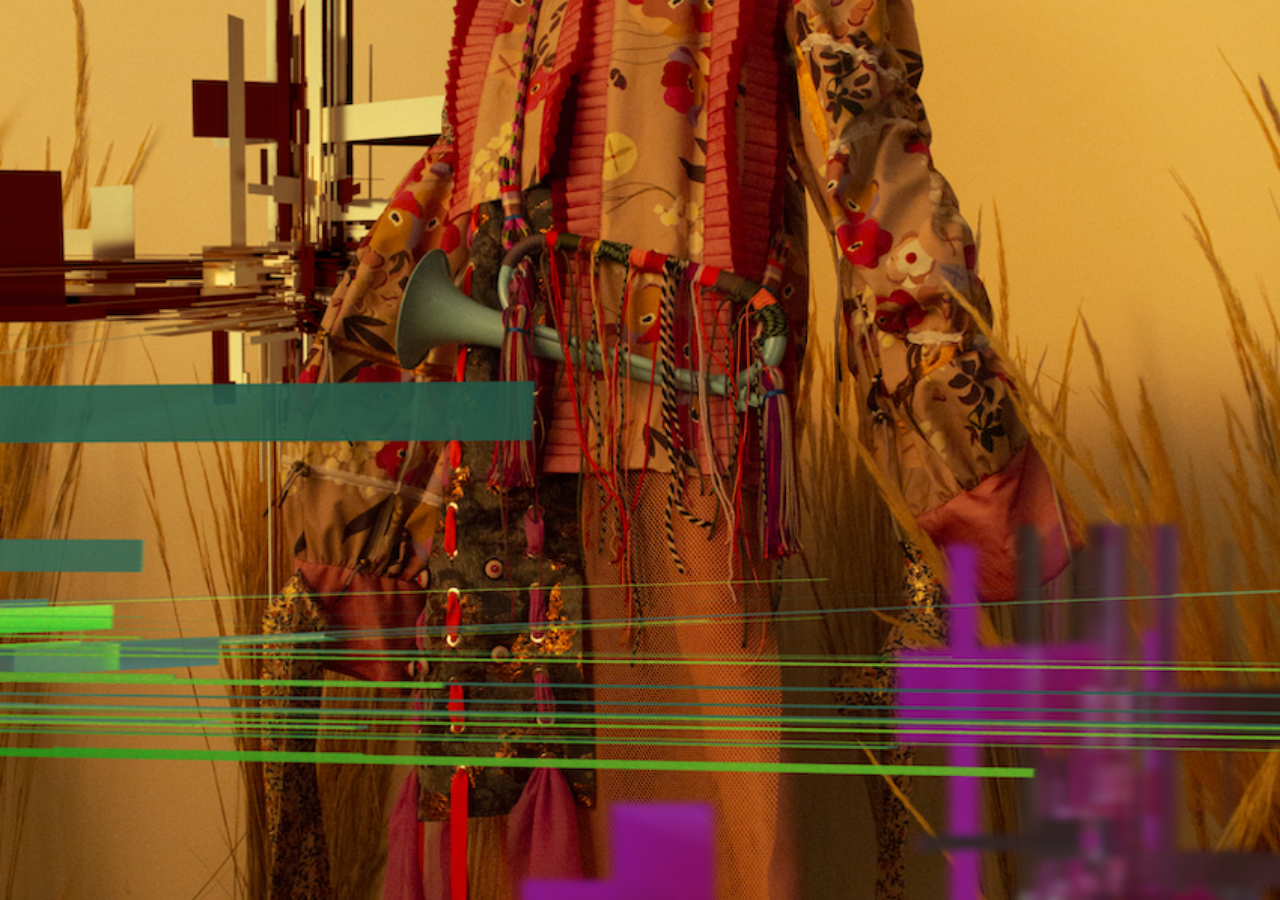
==== index.html @ f51dc2b9 "loader index" ====
<!DOCTYPE html>
<html lang="en">

<head>
  <meta charset="UTF-8">
  <meta name="viewport" content="width=device-width, initial-scale=1, shrink-to-fit=no">
  <title>MBFWMX Lookbook</title>
  <link rel="stylesheet" type="text/css" href="css/main.css">
  <script src="./js/main.js"></script>
</head>

<style>
  #loader-clean {
    position: fixed;
    z-index: 50010;
    min-width: 100%;
    min-height: 100%;
    display: flex;
    justify-content: center;
    align-items: center;
  }

  #loader-clean-anim {
    position: fixed;
    z-index: 50020;
    min-width: 100%;
    min-height: 100%;
    display: flex;
    justify-content: center;
    align-items: center;
    animation: glitch-anim-2 0.5s infinite;
  }

  #loader-clean.hidden {
    animation: fadeOut 1s;
    animation-fill-mode: forwards;
  }

  @keyframes fadeOut {
    100% {
      opacity: 0;
      visibility: hidden;
    }
  }

  @keyframes glitch-anim-2 {

    0%,
    100% {
      opacity: 1;
      transform: translate3d(calc(-1 * var(--gap-horizontal)), 0, 0);
      -webkit-clip-path: polygon(0 25%, 100% 25%, 100% 30%, 0 30%);
      clip-path: polygon(0 25%, 100% 25%, 100% 30%, 0 30%);
    }

    10% {
      -webkit-clip-path: polygon(0 3%, 100% 3%, 100% 3%, 0 3%);
      clip-path: polygon(0 3%, 100% 3%, 100% 3%, 0 3%);
    }

    15% {
      -webkit-clip-path: polygon(0 5%, 100% 5%, 100% 20%, 0 20%);
      clip-path: polygon(0 5%, 100% 5%, 100% 20%, 0 20%);
    }

    17% {
      -webkit-clip-path: polygon(0 20%, 100% 20%, 100% 20%, 0 20%);
      clip-path: polygon(0 20%, 100% 20%, 100% 20%, 0 20%);
    }

    19% {
      -webkit-clip-path: polygon(0 40%, 100% 40%, 100% 40%, 0 40%);
      clip-path: polygon(0 40%, 100% 40%, 100% 40%, 0 40%);
    }

    33% {
      -webkit-clip-path: polygon(0 52%, 100% 52%, 100% 59%, 0 59%);
      clip-path: polygon(0 52%, 100% 52%, 100% 59%, 0 59%);
    }

    35% {
      -webkit-clip-path: polygon(0 60%, 100% 60%, 100% 60%, 0 60%);
      clip-path: polygon(0 60%, 100% 60%, 100% 60%, 0 60%);
    }

    40% {
      -webkit-clip-path: polygon(0 75%, 100% 75%, 100% 75%, 0 75%);
      clip-path: polygon(0 75%, 100% 75%, 100% 75%, 0 75%);
    }

    45% {
      -webkit-clip-path: polygon(0 65%, 100% 65%, 100% 40%, 0 40%);
      clip-path: polygon(0 65%, 100% 65%, 100% 40%, 0 40%);
    }

    49% {
      -webkit-clip-path: polygon(0 45%, 100% 45%, 100% 50%, 0 50%);
      clip-path: polygon(0 45%, 100% 45%, 100% 50%, 0 50%);
    }

    50% {
      -webkit-clip-path: polygon(0 14%, 100% 14%, 100% 33%, 0 33%);
      clip-path: polygon(0 14%, 100% 14%, 100% 33%, 0 33%);
    }

    55% {
      -webkit-clip-path: polygon(0 15%, 100% 15%, 100% 35%, 0 35%);
      clip-path: polygon(0 15%, 100% 15%, 100% 35%, 0 35%);
    }

    60% {
      -webkit-clip-path: polygon(0 15%, 100% 15%, 100% 15%, 0 15%);
      clip-path: polygon(0 15%, 100% 15%, 100% 15%, 0 15%);
    }

    70% {
      -webkit-clip-path: polygon(0 65%, 100% 65%, 100% 60%, 0 60%);
      clip-path: polygon(0 65%, 100% 65%, 100% 60%, 0 60%);
    }

    80% {
      -webkit-clip-path: polygon(0 80%, 100% 80%, 100% 85%, 0 85%);
      clip-path: polygon(0 80%, 100% 80%, 100% 85%, 0 85%);
    }

    90% {
      -webkit-clip-path: polygon(0 55%, 100% 55%, 100% 65%, 0 65%);
      clip-path: polygon(0 55%, 100% 55%, 100% 65%, 0 65%);
    }
  }
</style>

</head>

<body>
<div id="loader-clean" style="background-image: url(./assets/loader.gif); background-position: center;">
  <img id="loader-clean-anim" src="./assets/portada.jpg">
</div>

  <input id="boton_creditos" type="submit" onclick="myFunction();" value="Créditos"/>
  <input id="boton_fashionfilm" type="submit" onclick="myFunction2();" value="Fashion Film"/>
  <div id="bg"></div>
  <div id="center">
    <div class="reel1">
      <span class="closebtn_index" onclick="this.parentElement.style.display='none';">×</span>
      <div class="header_index">
        Colección Volumen 20 Fall
      </div>
      <hr class="new1">
      <video id="videoInteractivo1" src="assets/opening2.mp4" type="video/mp4" playsinline autoplay muted loop>
    </div>
    <div id="pic-holder"></div>
    <div class="alert">
      <span class="closebtn_index" onclick="this.parentElement.style.display='none';">×</span>
      <div class="header_index"> Mercedes Benz Fashion Week México </div>
      <hr class="new1">
      <h1 id="titulo_index">MBFWMX</h1>
      <h2 id="subtitulo">Volumen 20  |  Lookbook</h2>
    </div>
    <div id="info1">
      <span class="closebtn_index" onclick="this.parentElement.style.display='none';">×</span>
      <div class="header_index">
        El manifiesto cyborg
      </div>
      <p id="nota" autofocus>«La máquina no es una cosa que deba ser animada, trabajada y dominada, pues la máquina
        somos nosotros y, nuestros procesos, un aspecto de nuestra encarnacion. Podemos ser responsables de las
        máquinas, ellas no nos dominan, no nos amenazan. Somos responsables de los límites, somos ellas.«<br><br>
        * Donna Haraway, El manifiesto cyborg.</p>
    </div>
    <div id="creditos">
      <span class="closebtn_index" onclick="myFunctionClose();">×</span>
      <div class="header_index">
        Créditos
      </div>
      <hr class="new1">
      <div id="creditos_txt" autofocus>
        <h5>Créditos</h5>
        <h4>DISEÑO TEXTIL Y MODA</h4>
        <p> Mónica Mendoza Bravo <br> Isaac Rankuroi <br>Beatriz Tobón <br>Karla Valadéz <br>Montserrat Pérez <br>Ana María Hernández</p>
        <h4>DIRECCIÓN CREATIVA Y TÉCNICA</h4>
        <p>Andrea Bores <br> Mónica Mendoza <br> Judith Almazán <br> Isaac Rankuroi <br> Bibiana Pérez <br> Jimena Herrera <br> Maura León <br> Daniel Gutiérrez</p>
        <h4>DISEÑADORAS TEXTIL Y MODA</h4>
        <p>Carolina Álvarez <br> Itala Aguilera <br> Karla De la Brena <br> Luisa Pérez Alvarado <br> Marien Cueto <br> Mildred Ávila <br> Nicole Quintanar <br> Victoria Cherem <br> Yunuen Hernández</p>
        <h4>ASESORÍA STYLING</h4>
        <p> Egresados DTM CENTRO <br> Ana Gómez <br> Ana Luisa Blumenkrón <br> Rodrigo de Noriega <br> Dante Tamés </p>
        <h4>MEDIOS DIGITALES Y TECNOLOGÍA</h4>
        <p> Roberto Cabezas <br> Rolando Gonzalez <br> Bruno Diaz <br> Denise Balderas </p>
        <h4>DISEÑADORES MEDIOS DIGITALES <br><br><br>Y TECNOLOGÍA</h4>
        <p> Constantino Brito <br> Emilio Slavik Susunaga <br> Nicolás Negrete <br> Karen Sofía Vega <br> Montserrat Vázquez <br> Valentina Herrera <br> Regina Vargas <br> Juan Manuel Ponce de la Teja <br> Cecilia Mancera <br> Alejandro Hernández <br> Bruno Díaz <br> Rolando González Arreola</p>
        <h4>DISEÑO Y DESARROLLO WEB</h4>
        <p> Renata Campuzano Castañón </p>
        <h4>VIDEO</h4>
        <p>Fuego Studio <br> Gina Velasco<br> Iván Águila</p>
        <h4>FOTO</h4>
        <p>Cassar <br> Guillermo Cassar <br> Jimena Luja <br> Giuseppe Ayanegui</p>
        <h4>HAIR & MAKE UP</h4>
        <p>Israel Quiroz</p>
        <h4>TALENTO</h4>
        <p>Faith <br> Mariana Arias <br> NEW ICON</p>
        <h4>MÚSICA</h4>
        <p>Par http://parmusic.bandcamp.com</p>
        <h4>AGRADECIMIENTOS</h4>
        <p>Gina Diez-Barroso de Franklin <br> Abraham Franklin <br> Kerstin Scheuch</p>
</p>
</div>
    </div>
    <!--//////////// botones ////////////-->
    <div id="boton1">
      <button class="botonRosa" onclick="window.location.href='./subpages/yunuen.html'"></button>
      <h6 id="boton_texto"> Kteis </h6>
    </div>
    <div id="boton2">
      <button class="botonRosa" onclick="window.location.href='./subpages/itala.html'"></button>
      <h6 id="boton_texto"> Ayúdame a descansar </h6>
    </div>
    <div id="boton3">
      <button class="botonRosa" onclick="window.location.href='./subpages/karla.html'"></button>
      <h6 id="boton_texto"> Order of Disorder </h6>
    </div>
    <div id="boton4">
      <button class="botonRosa" onclick="window.location.href='./subpages/luisa.html'"></button>
      <h6 id="boton_texto"> Extraños</h6>
    </div>
    <div id="boton5">
      <button class="botonRosa" onclick="window.location.href='./subpages/cora.html'"></button>
      <h6 id="boton_texto"> Caifán </h6>
    </div>
    <div id="boton6">
      <button class="botonRosa" onclick="window.location.href='./subpages/mildred.html'"></button>
      <h6 id="boton_texto"> Corporal</h6>
    </div>
    <div id="boton7">
      <button class="botonRosa" onclick="window.location.href='./subpages/nicole.html'"></button>
      <h6 id="boton_texto"> El Santanense  </h6>
    </div>
    <div id="boton8">
      <button class="botonRosa" onclick="window.location.href='./subpages/victoria.html'"></button>
      <h6 id="boton_texto"> El soñador</h6>
    </div>
    <div id="boton9">
      <button class="botonRosa" onclick="window.location.href='./subpages/marien.html'"></button>
      <h6 id="boton_texto"> Creatures of the Wind </h6>
    </div>
    <!--//////////// video interactivo ////////////-->
    <video id="videoInteractivo" src="assets/clip2_2.mp4" type="video/mp4" playsinline autoplay muted loop>
    </video>
    <video id="videoInteractivo2" src="assets/clip_movil.mp4" type="video/mp4" playsinline autoplay muted loop>
    </video>
    <div id="cuadroRojo1"></div>
    <div id="cuadroVerde2"></div>
    <div id="reel1_sombra"></div>
    <div id="info1_sombra"></div>

    <!--//////////// video estática fondo ///////////-->
    <video id="videoStatic" playsinline autoplay muted loop>
      <source src="assets/static2.mp4" type="video/mp4">
    </video>
  </div>

  <div id="videoFrame"></div>
  <video id="fashionfilm" src="assets/clip_movil.mp4" type="video/mp4" controls>
  </video>

  <div id="backlight"></div>
  <div id="backlight2">
    <span id="closebtn_fashionfilm" onclick="myFunction2Close();">×</span>
  </div>

  <!--//////////// cuadros de fondo ////////////-->
  <div id="cuadro_mobil"></div>
  <div id="degradado_izquierda"></div>
  <div id="degradado_izquierda_frame"></div>
  <div id="degradado_final"></div>
  <div id="degradado_final2"></div>
  <div id="foot">
    <a href="https://www3.centro.edu.mx/"> <img src="assets/logos/steamlab.png" class="logo"> </a>
    <a href="https://www.cassar.co"> <img src="assets/logos/cassar.png" class="logo"> </a>
    <a href="https://vimeo.com/fuegostudio"> <img src="assets/logos/fuegostudio.png" class="logo"> </a>
    <a href="https://www3.centro.edu.mx/"> <img src="assets/logos/centro.png" class="logo"> </a>
  </div>
  <script src="./js/process02.js"></script>
</body>

</html>
---- css/main.css ----
/* //////////////////////////////////////////////
//////               Fonts                 //////
////////////////////////////////////////////// */
@font-face {
  font-family: MontserratRegular;
  src: url(./fonts/Montserrat-Regular.ttf);
}
@font-face {
  font-family: MontserratMedium;
  src: url(./fonts/Montserrat-Medium.ttf);
}

@font-face {
  font-family: MontserratLight;
  src: url(./fonts/Montserrat-Light.ttf);
}

/* //////////////////////////////////////////////
//////           Paleta de color           //////
////////////////////////////////////////////// */

 /* OPCIÓN 1 */
  /* fondo = 303030
  texto y bordes = bd0052
  color1 = aae6de
  color2 = f5c6ec
  color3 = ffedab */

/* //////////////////////////////////////////////
//////                 Texto               //////
////////////////////////////////////////////// */
html, body{
  font-family: MontserratRegular;
  color: #e8e8e8;
  margin:0;
  height: 100%;
  min-height: 100%;
  padding:0;
  margin:0;
  position:relative;
}

video::-internal-media-controls-overlay-cast-button {
       display: none;
}

.my-field { -webkit-appearance: none !important; }

#bg{
  background-color: #303030;
  position: fixed;
  top:0;
  left: 0;
  width: 100vw;
  height: 100vh;
  z-index: -10000;
}

h1 {
	color: #e8e8e8;
	font-family: MontserratRegular;
  font-size: 4.5vw;
} @media only screen and (max-width: 1060px) {
  h1 {
    font-size: 6vw;
  }
} @media only screen and (max-width: 600px) {
  h1 {
    font-size: 10vw;
  }
}

h2 {
	color: #e8e8e8;
	font-family: MontserratLight;
  font-size: 1.5vw;
  line-height: 1;
} @media only screen and (max-width: 1060px) {
  h2 {
    line-height: .7;
    font-size: 2.3vw;
  }
} @media only screen and (max-width: 600px) {
  h2 {
    font-size: 4.8vw;
  }
}

h3 {
  color: #e8e8e8;
	font-family: MontserratRegular;
  font-size: 7vh;
  line-height: 1;
} @media (orientation: portrait){
  h3 {
    font-size: 4vh;
    line-height: 1.2;
  }
}

h4 {
	color: #303030;
	font-family: MontserratMedium;
  font-size: 1.2vw;
  line-height: .5;
  margin-bottom: 0vw;
  padding-top: 1vw;
} @media only screen and (max-width: 1060px) {
  h4 {
    line-height: .7;
    font-size: 1.8vw;
  }
} @media only screen and (max-width: 600px) {
  h4 {
    font-size: 2.7vw;
    line-height: .7;
  }
}

h5 {
  color: #303030;
	font-family: MontserratLight;
  font-size: 7vh;
  line-height: .5;
  margin-bottom: 3vw;
  margin-top: 1.5vw;
} @media only screen and (max-width: 1060px) {
  h5 {
    margin-bottom: 3vw;
  }
} @media only screen and (max-width: 600px) {
  h5 {
    margin-bottom: 7vw;
  }
}

h6 {
	color: #e8e8e8;
	font-family: MontserratMedium;
  font-size: .6vw;
  line-height: 1.7;
} @media only screen and (max-width: 1060px) {
  h6 {
    font-size: .9vw;
  }
} @media only screen and (max-width: 600px) {
  h6 {
    font-size: 2.1vw;
  }
}

p {
	color: #303030;
	font-family: MontserratMedium;
  font-size: .66vw;
  line-height: 1.05vw;
  /* text-align: justify; */
} @media only screen and (max-width: 1060px) {
  p {
    font-size: 1vw;
    line-height: 2vw;
  }
} @media only screen and (max-width: 600px) {
  p {
    font-size: 1.72vw;
    line-height: 3.4vw;
  }
}

#center {
  position: relative;
}

#foot{
  background-color: #94ab9e;
  border-style: groove none none none;
  border-color: #e8e8e8;
  position: fixed;
  left: 0;
  width: 100vw;
  height: 4.5vh;
  top: 95.5vh;
  z-index: 50000;
  padding-left: 20vw;
} @media only screen and (max-width: 1060px) {
  #foot{
    top: 94vh;
    height: 6vh;
    position: fixed;
    padding-left: 9vw;
  }
} @media only screen and (max-width: 600px) {
  #foot{
    position: absolute;
    top:240vw;
    height: 10vw;
    padding-left: 0vw;
  }
}

.logo{
  padding-top: 1.1vh;
  height: 1.9vh;
  width: auto;
  padding-left: 7.75vw;
} @media only screen and (max-width: 1060px) {
  .logo{
    padding-top: 1.6vh;
    padding-left: 9vw;
    height: 1.7vw;
  }
} @media only screen and (max-width: 600px) {
  .logo{
    padding-left: 7.5vw;
    padding-top: 3.2vw;
    height: 2.8vw;
  }
}

.logo2{
  float: right;
  padding-top: 1.1vh;
  height: 1.9vh;
  width: auto;
  padding-right: 3.5vw;
} @media only screen and (max-width: 1060px) {
  .logo2{
    padding-top: 1.6vh;
    height: 2.3vh;
  }
} @media only screen and (max-width: 600px) {
  .logo2{
    padding-right: 8.1vw;
    float: right;
    padding-top: 3.2vw;
    height: 2.8vw;
  }
}

/* //////////////////////////////////////////////
//////         Ventanas cerrable 1         //////
////////////////////////////////////////////// */
.reel1{
  display: inline-block;
  padding: .5vw;
  margin-left: .5vw;
  background-color: #94ab9e;
  position: absolute;
  left: 3vw;
  top: 0vw;
  color: #e8e8e8;
  border: 1px solid #e8e8e8;
  width: 27vw;
  height: 21.5vw;
  z-index: 0;
  font-size: .9vw;
} @media only screen and (max-width: 1060px) {
  .reel1 {
    display: none
  }
} @media only screen and (max-width: 600px) {
  .reel1{
    display: none
  }
}



/* //////////////////////////////////////////////
//////         Ventanas cerrables 2         //////
////////////////////////////////////////////// */
.alert {
  display: inline-block;
  border-style: ridge;
  padding: .5vw;
  background-color: #94ab9e;
  position: absolute;
  left: 45vw;
  top: 8.5vw;
  color: #e8e8e8;
  border: 1px ridge #e8e8e8;
  width: 27vw;
  height: 12.5vw;
  z-index: 10;
  font-size: .9vw;
} @media only screen and (max-width: 1060px) {
  .alert {
    padding: 1vw;
    width: 35vw;
    height: 15vw;
    left: 44vw;
    top: 23vw;
    font-size: 1.2vw;
  }
} @media only screen and (max-width: 600px) {
  .alert {
    padding: 1vw;
    top: 90vw;
    left: 6.5vw;
    width: 65vw;
    height: 27vw;
    font-size: 2.5vw;
  }
}


.closebtn {
  float: right;
  color: #e8e8e8;
  font-size: 3vh;
  line-height: 2.2vh;
  cursor: pointer;
  margin: 0vw;
  padding: 0 .2vh 0 .2vh;
  border-style: outset;
  background-color: #b3c9c3;
}

.closebtn:hover {
  background-color: #94ab9e;
  color: #e8e8e8;
}

.closebtn_index {
  float: right;
  color: #e8e8e8;
  font-size: 1.5vw;
  line-height: 1.1vw;
  cursor: pointer;
  margin: 0vw;
  padding: 0 .1vw 0 .1vw;
  border-style: outset;
  background-color: #b3c9c3;
} @media only screen and (max-width: 1060px) {
  .closebtn_index {
    line-height: 1.9vw;
    border-width: .3vw;
    font-size: 2vw;
    padding: 0 .4vw 0 .4vw;
  }
} @media only screen and (max-width: 600px) {
  .closebtn_index {
    line-height: 3.15vw;
    border-width: .3vw;
    font-size: 4vw;
    padding: 0 .4vw 0 .4vw;
    border-width: .5vw;
  }
}


.closebtn_index:hover {
  background-color: #94ab9e;
  color: #e8e8e8;
}

hr.new1 {
  border-top: .2px solid #e8e8e8;
}

.header_index {
  margin-right: 2vw;
  border-style: groove;
  padding-left: .5vw;
  background-color: #94ab9e;
} @media only screen and (max-width: 1060px) {
  .header_index {
    margin-right: 3vw;
    font-size: 1.3vw;
  }
} @media only screen and (max-width: 600px) {
  .header_index{
    margin-right: 5vw;
    font-size: 2.3vw;
  }
}

.header {
  margin-right: 4vh;
  border-style:groove;
  padding-left: 1vh;
  background-color: #94ab9e;
}


/* //////////////////////////////////////////////
//////          diseño de párrafo          //////
////////////////////////////////////////////// */
#info1 {
  width: 16.35134vw;
  position: absolute;
  top: 24.5vw;
  left: 52.5vw;
  z-index: 10;
  font-size: .9vw;
  border: 1px solid #e8e8e8;
  background-color: #94ab9e;
  padding: .5vw .7vw 0vw .5vw;
} @media only screen and (max-width: 1060px){
  #info1 {
    top: 44vw;
    left: 48vw;
    width: 24vw;
  }
} @media only screen and (max-width: 600px) {
  #info1 {
    top: 137vw;
    left: 6.5vw;
    width: 34vw;
    z-index: 10;
    padding: 1vw 1.5vw 0vw 1vw;
  }
}

#boton_creditos{
  border-radius: 0;
  -webkit-appearance: none;
  -moz-appearance: none;
  appearance: none;
  position: fixed;
  z-index: 50001;
  bottom: 0.7vh;
  border-color: white;
  background-color: #94ab9e;
  color: #e8e8e8;
  padding: 0.2vh 2.3vw 0.2vh 2.3vw;
  border-style: groove;
  border-width: .2vw;
  text-align: center;
  display: inline-block;
  font-size: 1.5vh;
  cursor: pointer;
  position: absolute;
  right: 1.4vw;
  font-family: MontserratMedium;
} @media only screen and (max-width: 1060px){
  #boton_creditos{
    background-color: #b3c9c3;
    color: #303030;
    border-width: .3vw;
    border-style: outset;
    bottom:  auto;
    top: 5vw;
    right:1.4vw;
    z-index: 100;
    font-size: 1.3vw;
    padding: 0.2vw 3vw 0.2vw 3vw;
  }
} @media only screen and (max-width: 600px) {
  #boton_creditos{
    top: 230vw;
    right: 6.5vw;
    font-size: 2.5vw;
    padding: 0.4vw 6.5vw 0.4vw 6.5vw;
    border-width: .7vw;
  }
}

#boton_creditos:hover {
  background-color: #b3c9c3;
  color: #303030;
}

#boton_fashionfilm{
  border-radius: 0;
  -webkit-appearance: none;
  -moz-appearance: none;
  appearance: none;
  border-color: white;
  background-color: #b3c9c3;
  color: #303030;
  padding: 0.2vw 1.5vw 0.2vw 1.5vw;
  border-style: outset;
  border-width: .3vw;
  text-align: center;
  display: inline-block;
  font-size: .7vw;
  cursor: pointer;
  position: absolute;
  top: 1vw;
  right:1.4vw;
  z-index: 100;
  font-family: MontserratMedium;
} @media only screen and (max-width: 1060px){
  #boton_fashionfilm{
    font-size: 1.3vw;
    padding: 0.2vw 1.5vw 0.2vw 1.5vw;
  }
} @media only screen and (max-width: 600px) {
  #boton_fashionfilm{
    left: 6.5vw;
    top: 137vw;
    right: auto;
    font-size: 2.5vw;
    padding: 0.4vw 6.5vw 0.4vw 6.5vw;
    border-width: .7vw;
    max-width: 35vw;
  }
}

#boton_fashionfilm:hover {
  background-color: #94ab9e;
  color: #e8e8e8;
}

#closebtn_fashionfilm{
  font-family: MontserratLight;
  display: none;
  float: right;
  color: #e8e8e8;
  font-size: 4vw;
  margin-right: 1.5vw;
  cursor: pointer;
  z-index: 50002 !important;
} @media only screen and (max-width: 1060px) {
  #closebtn_fashionfilm{
    font-size: 6vw;
    margin-right: 3vw;
  }
} @media only screen and (max-width: 600px) {
  #closebtn_fashionfilm{
    font-size: 10vw;
    margin-right: 3vw;
  }
}


#closebtn_fashionfilm:hover {
  color: #e8e8e8;
}


#creditos {
  width: 30vw;
  position: absolute;
  top: 12vh;
  left: 35vw;
  z-index: 50200!important;
  font-size: .9vw;
  border: 1px solid #e8e8e8;
  background-color: #94ab9e;
  padding: .5vw .7vw 0vw .5vw;
  display: none;
} @media only screen and (max-width: 1060px){
  #creditos {
    left:27.5vw;
    width: 45vw;
  }
} @media only screen and (max-width: 600px) {
  #creditos {
    position: fixed;
    left:15vw;
    width: 70vw;
    padding: 1vw 1.5vw 0vw 1.5vw;
  }
}

#creditos_txt {
  background-color: #e8e8e8;
  padding: .7vw;
  border-style:groove;
  height: 20vw;
  overflow-y: scroll;
  margin-bottom: .7vw;
}@media only screen and (max-width: 1060px){
  #creditos_txt {
    padding: 1vw;
    height: 50vh;
  }
} @media only screen and (max-width: 600px) {
  #creditos_txt{
    margin-bottom: 1.5vw;
    padding: 2vw;
  }
} /* width */
#creditos_txt::-webkit-scrollbar {
  width: 1.5vw;
  border-style: outset;
  border: 2vw;
  border-color: #e8e8e8;
  background-color: red;
  color: red;
}@media only screen and (max-width: 1060px){
  #creditos_txt::-webkit-scrollbar {
    width: 2.5vw;
  }
} @media only screen and (max-width: 600px) {
  #creditos_txt::-webkit-scrollbar{
    width: 4vw;
  }
}/* Track */
#creditos_txt::-webkit-scrollbar-track {
  border-style: outset;
  border: 2vw;
  border-color: #e8e8e8;
  background-color: #b3c9c3;
  color: red;
} /* Handle */
#creditos_txt::-webkit-scrollbar-thumb {
  border-style: outset;
  border: 2vw;
  border-color: #e8e8e8;
  background: #888;
} /* Handle on hover */
#creditos_txt::-webkit-scrollbar-thumb:hover {
  background: #555;
}

#creditos_txt p{
  margin-left: 2vw;
  line-height: 1.5vw;
} @media only screen and (max-width: 1060px){
  #creditos p{
    line-height: 2.5vw;
    margin-left: 3vw;
  }
} @media only screen and (max-width: 600px) {
  #creditos p{
    line-height: 5vw;
    margin-left: 5vw;
    font-size: 2vw;
  }
}

#backlight{
  opacity: .9;
  height: 100vh;
  width: 100vw;
  background-color: #303030;
  position: fixed;
  z-index: 50100;
  top: 0;
  left: 0;
  display: none;
}

#backlight2{
  height: 100vh;
  width: 100vw;
  background-color: #000000;
  position: fixed;
  z-index: 50001 !important;
  top: 0;
  left: 0;
  display: none;
}


#nota {
  background-color: #e8e8e8;
  padding: .7vw;
  border-style:groove;
}

#titulo {
  text-align: right;
  padding-top:4vh;
  margin: 0;
  padding-right: .5vw;
} @media only screen and (max-width: 600px){
  #titulo {
    padding-top: 2.7vw;
    text-align: left;
    padding-left: .5vw;
  }
}

#titulo_index {
  text-align: right;
  padding-top:2vw;
  margin: 0;
  padding-right: .5vw;
} @media only screen and (max-width: 600px){
  #titulo_index {
    padding-top: 3vw;
    text-align: left;
    padding-left: .5vw;
  }
}

#subtitulo {
  text-align: right;
  margin: 0;
  padding-right: .5vw;
} @media only screen and (max-width: 600px){
  #subtitulo {
    text-align: left;
    padding-left: .5vw;
  }
}

/* //////////////////////////////////////////////
//////             P5 Sketch               //////
////////////////////////////////////////////// */

#sketch-holder{
  position: absolute;
  top: 1vw;
  left: 27vw;
  border: 1px solid #e8e8e8;
} @media only screen and (max-width: 1060px){
  #sketch-holder{
    top: 0vw;
    left: 17vw;
  }
} @media only screen and (max-width: 600px) {
  #sketch-holder{
    top: 0vw;
    left: 10vw;
  }
}

#pic-holder{
  position: absolute;
  top: 4vw;
  left: 27vw;
  /* border: 1px solid #e8e8e8; */
  background-image: url(../assets/portada.jpg);
  background-size: cover;
  width: 23vw;
  height: 34vw;
} @media only screen and (max-width: 1060px){
  #pic-holder{
    top: 0vw;
    left: 17vw;
    width: 35vw;
    height: 53vw;
  }
} @media only screen and (max-width: 600px) {
  #pic-holder{
    top: 0vw;
    left: 10vw;
    width: 55vw;
    height: 82vw;
  }
}

/* //////////////////////////////////////////////
//////          Cuadros de fondo           //////
////////////////////////////////////////////// */

#cuadro_mobil{
  background-color: #f867e9;
  position: absolute;
  top: 0;
  left: 0;
  width: 0vw;
  height: 0vw;
  z-index: -5;
} @media only screen and (max-width: 600px){
  #cuadro_mobil{
    top: 7.5vw;
    width: 68.5vw;
    height: 22vw;
    z-index: -50;
  }
}

#cuadroVerde2{
  background-color: #52ff60;
  position: absolute;
  top: 10vw;
  left: 46vw;
  width: 28.2vw;
  height: 13.25vw;
  z-index: 0;
} @media only screen and (max-width: 1060px){
  #cuadroVerde2{
    top: 25vw;
    left: 46vw;
    width: 37vw;
    height: 17vw;
  }
} @media only screen and (max-width: 600px){
  #cuadroVerde2{
    top: 93vw;
    left: 10vw;
    width: 67vw;
    height: 29.5vw;
    z-index: 5;
  }
}

#degradado_izquierda{
  opacity: .4;
  background-image: linear-gradient(-90deg, #394589, #566def, #f867e9, #52ff60);
  position: absolute;
  height: 100%;
  min-height: 45vw;
  left: 0;
  width: 45vw;
  top: 0;
  z-index: -102;
  overflow-x: hidden !important;
} @media only screen and (max-width: 1060px){
  #degradado_izquierda{
    height: 100vw;
    min-height: 100vh;
    width: 21vw;
    background-image: linear-gradient(-90deg, #394589, #566def, #f867e9);
  }
} @media only screen and (max-width: 600px){
  #degradado_izquierda{
    width: 15vw;
    left: 85vw;
    height: 80vw;
    z-index: 1;
    top: 160vw;
    min-height: 0;
    opacity: .3;
    background-image: linear-gradient(#303030, #566def, #f867e9);
  }
}

#degradado_izquierda_frame{
  top: 0;
  background-color: #303030;
  position: absolute;
  height: 40vw;
  left: 0vw;
  width: 45vw;
  z-index: -101;
  overflow-x: hidden !important;
} @media only screen and (max-width: 600px){
  #degradado_izquierda_frame{
    display: none;
  }
}

#cuadroVerde4{
  background-color: #CB829A;
  position: absolute;
  height: 100%;
  min-height: 45vw;
  left: 74vw;
  width: 26vw;
  top: 0;
  z-index: -7;
  overflow-x: hidden !important;
} @media only screen and (max-width: 1060px){
  #cuadroVerde4{
    height: 100vw;
    min-height: 100vh;
  }
} @media only screen and (max-width: 600px){
  #cuadroVerde4{
    width: 15vw;
    left: 85vw;
    height: 130vw;
    min-height: 130vh;
  }
}

#cuadroVerde4Frame{
  top: 0;
  background-color: #303030;
  position: absolute;
  height: 43vw;
  left: 70vw;
  width: 30vw;
  z-index: -6;
  overflow-x: hidden !important;
} @media only screen and (max-width: 1060px){
  #cuadroVerde4Frame {
    height: 75vw;
  }
} @media only screen and (max-width: 600px){
  #cuadroVerde4Frame{
    width: 15vw;
    height: 140vw;
    left: 85vw;
  }
}

#cuadroAzul1{
  /* opacity: .8; */
  background-color: #52ff60;
  position: absolute;
  top: 12vw;
  left: 0;
  width: 35vw;
  height: 3vw;
  z-index: -5;
} @media only screen and (max-width: 600px){
  #cuadroAzul1 {
    top: 30vw;
    height: 10vw;
    z-index: -50;
  }
}

#cuadroRojo1{
  background-color: #566def;
  position: absolute;
  top: 5.25vw;
  left: 28.25vw;
  width: 23vw;
  height: 34vw;
  z-index: -5;
} @media only screen and (max-width: 1060px){
  #cuadroRojo1{
    top: 2vw;
    left: 19vw;
    width: 35vw;
    height: 53vw;
  }
} @media only screen and (max-width: 600px) {
  #cuadroRojo1{
    top: 3.5vw;
    left: 6.5vw;
    width: 55vw;
    height: 82.5vw;
  }
}

#reel1_sombra{
  background-color: #f867e9;
  position: absolute;
  left: 4vw;
  top: 1vw;
  width: 28.5vw;
  height: 22.5vw;
  z-index: -5;
} @media only screen and (max-width: 1060px) {
  #reel1_sombra{
    display: none
  }
} @media only screen and (max-width: 600px) {
  #reel1_sombra{
    display: none
  }
}

#info1_sombra{
  background-color: #f867e9;
  position: absolute;
  top: 26vw;
  left: 54vw;
  width: 17.25vw;
  height: 15.25vw;
  z-index: -2;
} @media only screen and (max-width: 1060px) {
  #info1_sombra{
    display:inline-block;
    width: 25.25vw;
    height: 26.5vw;
    top: 47vw;
    left: 50vw;
  }
} @media only screen and (max-width: 600px) {
  #info1_sombra{
    display: none
  }
}

#videoFrame{
  position: absolute;
  /* background: #303030; */
  background-image: linear-gradient( #394589, #303030, #303030, #303030);
  z-index: -55;
  top: 0;
  left: 60vw;
  width: 40vw;
  height: 100%;
  min-height: 45vw;
  overflow-x: hidden !important;
} @media only screen and (max-width: 1060px){
  #videoFrame {
    left: 61vw;
    width: 39vw;
  }
} @media only screen and (max-width: 600px) {
  #videoFrame {
    left: 56vw;
    width: 44vw;
    background-image: linear-gradient( #394589, #303030, #303030);
  }
}

#degradado_final{
  position: absolute;
  opacity: .2;
  background-image: linear-gradient( #52ff60,  #52ff60, #f867e9, #303030);
  z-index: -45;
  top: 0;
  left: 89vw;
  width: 11vw;
  height: 23vw;
  overflow-x: hidden !important;
} @media only screen and (max-width: 1060px){
  #degradado_final{
    height: 50vw;
  }
} @media only screen and (max-width: 600px) {
  #degradado_final{
    height: 120vw;
    left: 85vw;
    width: 15vw;
  }
}

#degradado_final2{
  display: none;
  position: absolute;
  opacity: .3;
  background-image: linear-gradient(#303030, #f867e9);
  overflow-x: hidden !important;
} @media only screen and (max-width: 1060px){
  #degradado_final2{
  }
} @media only screen and (max-width: 600px) {
  #degradado_final2{
    display: inline-block;
    width: 38vw;
    right: 0;
    height: 24vw;
    top: 216vw;
    z-index: 0;

  }
}

#videoStatic {
  position: absolute;
  z-index: -100;
  top: 0vw;
  left: 38vw;
  height: 42.5vw;
  width: auto;
  overflow-x: hidden !important;
} @media only screen and (max-width: 1060px){
  #videoStatic {
    left: 0;
    width: 61vw;
    height: auto;
    top: -15vw;
  }
} @media only screen and (max-width: 600px) {
  #videoStatic {
    left: 0;
    width: 80vw;
    height: auto;
    top: 15vw;
  }
}

#videoInteractivo1 {
  border-style:groove;
  position: absolute;
  z-index: -4;
  width: 26.5vw;
  height: auto;
  overflow-x: hidden !important;
  overflow-y: hidden !important;
} @media only screen and (max-width: 1060px){
  #videoInteractivo1 {
    display: none
  }
} @media only screen and (max-width: 600px) {
  #videoInteractivo1 {
    display: none
  }
}



#videoInteractivo {
  position: absolute;
  z-index: -4;
  top: 22vw;
  left: 68.5vw;
  width: 31.5vw;
  height: auto;
  overflow-x: hidden !important;
  overflow-y: hidden !important;
} @media only screen and (max-width: 1060px){
  #videoInteractivo {
    top: 60vw;
    left: 52vw;
    width: 48vw;
  }
} @media only screen and (max-width: 600px) {
  #videoInteractivo {
    display: none;
  }
}

#videoInteractivo2 {
  display: none;
  position: absolute;
  top:0;
  left: 0;
  z-index: -4;
  overflow-x: hidden !important;
  overflow-y: hidden !important;
} @media only screen and (max-width: 1060px){
  #videoInteractivo2 {
    display: none;
  }
} @media only screen and (max-width: 600px) {
  #videoInteractivo2 {
    display: inline-block;
    top: 116vw;
    left: 30vw;
    width: 70vw;
  }
}


/* //////////////////////////////////////////////
//////         Botones de carpetas         //////
////////////////////////////////////////////// */

.botonRosa{
  background:url(./carpetas_img/c_volumen.png) no-repeat;
  background-size: 100% 100%;
  cursor: pointer;
  border: none;
  width: 5vw;
  height: 3.5vw;
  font-family: DMSerif;
  z-index: 10;
} @media only screen and (max-width: 1060px){
  .botonRosa {
    width: 7.5vw;
    height: 5.25vw;
  }
} @media only screen and (max-width: 600px){
  .botonRosa {
    width: 17vw;
    height: 12vw;
  }
}

.botonRosa:hover {
    background:url(./carpetas_img/c_volumen_hover.png) no-repeat;
    background-size: cover;
    button:focus {outline:0;}
}

.botonRosa:active {
    background:url(./carpetas_img/c_volumen_hover.png) no-repeat;
    background-size: cover;
    button:focus {outline:0;}
}

.botonRosa:focus {
  outline:0;
}

#boton_texto{
  margin-top: .5vw;
  width: 5vw;
  z-index: 10;
} @media only screen and (max-width: 1060px){
  #boton_texto{
    width: 7.5vw;
  }
} @media only screen and (max-width: 600px){
  #boton_texto{
    width: 17vw;
  }
}


#boton1{
  position: absolute;
  left: 78vw;
  top: 0vw;
  z-index: 10;
} @media only screen and (max-width: 1060px){
  #boton1 {
    left: 62vw;
    top: 3vw;
  }
} @media only screen and (max-width: 600px){
  #boton1 {
    left: 72.5vw;
    top: 0vw;
  }
}

#boton2{
  position: absolute;
  left: 78vw;
  top: 7vw;
  z-index: 10;
} @media only screen and (max-width: 1060px){
  #boton2 {
    left: 62vw;
    top: 13vw;
  }
} @media only screen and (max-width: 600px){
  #boton2 {
    left: 72.5vw;
    top: 20vw;
  }
}

#boton3{
  position: absolute;
  left: 78vw;
  top: 15vw;
  z-index: 10;
} @media only screen and (max-width: 1060px){
  #boton3 {
    left: 73vw;
    top: 13vw;
  }
} @media only screen and (max-width: 600px){
  #boton3 {
    left: 72.5vw;
    top: 43vw;
  }
}

#boton4{
  position: absolute;
  left: 86vw;
  top: 10vw;
  z-index: 10;
} @media only screen and (max-width: 1060px){
  #boton4 {
    left: 17vw;
    top: 60vw;
  }
} @media only screen and (max-width: 600px){
  #boton4 {
    left: 72.5vw;
    top: 66vw;
  }
}

#boton5{
  position: absolute;
  left: 8vw;
  top: 28vw;
  z-index: 10;
} @media only screen and (max-width: 1060px){
  #boton5 {
    left: 27vw;
    top: 60vw;
  }
} @media only screen and (max-width: 600px){
  #boton5 {
    left: 49.5vw;
    top: 166vw;
    z-index: 10;
  }
}

#boton6{
  position: absolute;
  left: 16vw;
  top: 30.5vw;
  z-index: 10;
} @media only screen and (max-width: 1060px){
  #boton6 {
    left: 37vw;
    top: 60vw;
  }
} @media only screen and (max-width: 600px){
  #boton6 {
    left: 72.5vw;
    top: 155vw;
  }
}

#boton7{
  position: absolute;
  left: 8vw;
  top: 34.5vw;
  z-index: 10;
} @media only screen and (max-width: 1060px){
  #boton7 {
    left: 27vw;
    top: 70vw;
  }
} @media only screen and (max-width: 600px){
  #boton7 {
    left: 27vw;
    top: 197vw;
  }
}


#boton8{
  position: absolute;
  left: 16vw;
  top: 37vw;
  z-index: 10;
} @media only screen and (max-width: 1060px){
  #boton8 {
    left: 37vw;
    top: 70vw;
  }
} @media only screen and (max-width: 600px){
  #boton8 {
    left: 49.5vw;
    top: 186vw;
  }
}


#boton9{
  position: absolute;
  left: 16vw;
  top: 23vw;
  z-index: 10;
} @media only screen and (max-width: 1060px){
  #boton9 {
    left: 27vw;
    top: 80vw;
  }
} @media only screen and (max-width: 600px){
  #boton9 {
    left: 72.5vw;
    top: 175vw;
  }
}


#fashionfilm{
  display: none;
  position: absolute;
  z-index: 50101;
  left: 19vw;
  width: 62vw;
  height: auto;
  overflow-x: hidden !important;
  overflow-y: hidden !important;
} @media only screen and (max-width: 1060px){
  #fashionfilm{
    left: 15vw;
    width: 70vw;
  }
} @media only screen and (max-width: 600px) {
  #fashionfilm{
    position: fixed;
    left: 12vw;
    width: 76vw;
  }
}

#fashionfilm video::-internal-media-controls-overlay-cast-button {
  all: unset;
}

/* //////////////////////////////////////////////
//////             Colección 1            //////
////////////////////////////////////////////// */

@media (orientation: landscape){
#container {
    overflow-y:scroll;
    overflow-x:hidden;
    transform: rotate(270deg) translateX(-100%);
    transform-origin: top left;
    background-color:#999;
    position:absolute;
    width:100vh;
    height:100vw;
  }
} @media (orientation: portrait){
  #container {
    overflow-y:scroll;
    overflow-x: hidden !important;
    max-height: 100vh !important;
  }
}

@media (orientation: landscape){
  #container2 {
      transform: rotate(90deg) translateY(-100vh);
      transform-origin: top left;
      white-space:nowrap;
      font-size:0;
      max-height: 100vh !important;
  }
}

/* -----------   seccion 1   -----------*/


.regresar1:hover {
  background-color: #94ab9e;
  color: #e8e8e8;
}

.regresar2{
  border-color: white;
  background-color: #b3c9c3;
  color: #303030;
  padding: .5vh 5vh;
  border-style: outset;
  text-align: center;
  display: inline-block;
  font-size: 1.5vh;
  cursor: pointer;
  position: absolute;
  top: 42vh;
  left: 342vh;
  font-family: MontserratMedium;
} @media (orientation: portrait){
  .regresar2{
    top: 39vh;
    left: 265vh;
  }
}

.regresar2:hover {
  background-color: #94ab9e;
  color: #e8e8e8;
}

.info_coleccion1{
  display: inline-block;
  padding: 1.5vh;
  background-color: #94ab9e;
  position: absolute;
  left: 51vh;
  top: 58vh;
  color: #e8e8e8;
  border: 1px solid #e8e8e8;
  width: 62vh;
  height: 25vh;
  z-index: 50000 !important;
  font-size: 1.7vh;
} @media (orientation: portrait){
  .info_coleccion1{
    top: 58vh;
    left: 2vh;
    width: 32vh;
    height: 16vh;
  }
}



#video_coleccion1{
  position: absolute;
  z-index: -4;
  height: 30vh;
  width: auto;
  overflow-x: hidden !important;
  overflow-y: hidden !important;
} @media (orientation: portrait){
  #video_coleccion1{
    height: 58vh;
    left: 50%;
    position: absolute;
    top: 50%;
    transform: translate(-50%, -50%);
  }
}

#info_coleccion1_sombra{
  background-color: #566def;
  position: absolute;
  left: 48vh;
  top: 62.5vh;
  width: 65vh;
  height: 26.5vh;
  z-index: 9;
} @media (orientation: portrait){
  #info_coleccion1_sombra{
    z-index: 12;
    top: 60vh;
    left: 4.2vh;
    width: 35vh;
    height: 19vh;
  }
}

#video_holder{
  top: 10vh;
  position: absolute;
  left: 10vh;
  /* border: 1px solid #e8e8e8; */
  width: 79vh;
  height: 55vh;
  z-index: 10;
  overflow:hidden;
  display:block;
} @media (orientation: portrait){
  #video_holder{
    height: 58vh;
    width: 37vh;
    top: 6.5vh;
    left: 6vh;
  }
}

#video1_sombra{
  background-color: #52ff60;
  position: absolute;
  top: 13vh;
  left: 7.5vh;
  width: 80vh;
  height: 55vh;
  z-index: 5;
} @media (orientation: portrait){
  #video1_sombra{
    height: 58vh;
    width: 33.5vh;
    top: 4vh;
    left: 4.2vh;
  }
}


#degradado1{
  opacity: .4;
  background-image: linear-gradient(-90deg, #394589, #566def, #566def, #f867e9,#52ff60);
  position: absolute;
  height: 20vh;
  left: 0;
  width: 103vh;
  top: 80vh;
  z-index: -102;
} @media (orientation: portrait){
  #degradado1{
    height: 12vh;
    top: 85vh;
  }
}

#videoStatic1 {
  position: absolute;
  z-index: -100;
  top: 15vh;
  left: 89vh;
  height: 65vh;
  width: auto;
  overflow-x: hidden !important;
} @media (orientation: portrait) {
  #videoStatic1 {
  top: 16vh;
  left: 21.5vh;
  z-index: -500 !important;
  }
}




/* ____________________________________ */
/* -----------   seccion 2   ----- -----*/
/* ____________________________________ */

.look1{
  left: 127vh;
  top: 24.5vh;
  display: inline-block;
  padding: 1.5vh;
  background-color: #94ab9e;
  position: absolute;
  color: #e8e8e8;
  border: 1px solid #e8e8e8;
  height: 62vh;
  z-index: 10;
  font-size: 1.7vh;
} @media (orientation: portrait){
  .look1 {
    left: 48vh;
    top: 21.5vh;
  }
}

.look1_sombra{
  background-color: #f867e9;
  display: inline-block;
  position: absolute;
  z-index: -10;
  left: 142vh;
  top: 7.5vh;
  height: 61vh;
  width: 41vh;
} @media (orientation: portrait) {
  .look1_sombra{
    left: 68vh;
    top: 4.5vh;
  }
}

.look2{
  left: 133vh;
  top: 17.25vh;
  display: inline-block;
  padding: 1.5vh;
  background-color: #94ab9e;
  position: absolute;
  color: #e8e8e8;
  border: 1px solid #e8e8e8;
  height: 61vh;
  z-index: 5;
  font-size: 1.7vh;
} @media (orientation: portrait) {
  .look2 {
    left: 56vh;
    top: 14.25vh;
  }
}

.look3{
  left: 139vh;
  top: 10vh;
  display: inline-block;
  padding: 1.5vh;
  background-color: #94ab9e;
  position: absolute;
  color: #e8e8e8;
  border: 1px solid #e8e8e8;
  height: 61vh;
  z-index: 0;
  font-size: 1.7vh;
} @media (orientation: portrait){
  .look3 {
    left: 62vh;
    top: 7vh;
  }
}

#video-holder2{
  position: absolute;
  overflow: hidden;
  top: 57vh;
  left: 157vh;
  /* border: 1px solid #e8e8e8; */
  width: 67.3vh;
  height: 28vh;
  z-index: -5;
} @media (orientation: portrait){
  #video-holder2{
    left: 80vh;
    top: 54vh;
  }
}

#video2 {
  position: absolute;
  z-index: -4;
  width: auto;
  height: 28vh;
  overflow-x: hidden !important;
  overflow-y: hidden !important;
} @media (orientation: portrait){
  #video2  {
  }
}

.look4{
  display: inline-block;
  background-color: #94ab9e;
  position: absolute;
  left: 203vh;
  top: 10vh;
  color: #e8e8e8;
  border: 1px solid #e8e8e8;
  height: 68.5vh;
  z-index: 0;
  padding: 1.5vh;
  font-size: 1.7vh;
} @media (orientation: portrait){
  .look4{
    left: 126vh;
    top: 7vh;
  }
}

#degradado2{
  opacity: .4;
  position: absolute;
  background-image: linear-gradient( #f867e9, #f867e9, #303030);
  z-index: -5000;
  top: 0;
  left: 190vh;
  width: 40vh;
  height: 50vh;
  overflow-x: hidden !important;
} @media (orientation: portrait){
  #degradado2{
    left: 113vh;
  }
}

#videoStatic2 {
  position: absolute;
  z-index: -100;
  top: 28vh;
  left: 210vh;
  height: 65vh;
  width: auto;
  overflow-x: hidden !important;
} @media (orientation: portrait){
  #videoStatic2 {
    left: 133vh;
    top: 25vh;
  }
}

.look5{
  display: inline-block;
  background-color: #94ab9e;
  position: absolute;
  left: 259vh;
  top: 10vh;
  color: #e8e8e8;
  border: 1px solid #e8e8e8;
  height: 75.7vh;
  z-index: 0;
  padding: 1.5vh;
  font-size: 1.7vh;
} @media (orientation: portrait){
  .look5{
    left: 182vh;
    top: 7vh;
  }
}

.look6{
  display: inline-block;
  background-color: #94ab9e;
  position: absolute;
  left: 295vh;
  top: 17.5vh;
  color: #e8e8e8;
  border: 1px solid #e8e8e8;
  height: 65vh;
  z-index: 0;
  padding: 1.5vh;
  font-size: 1.7vh;
} @media (orientation: portrait){
  .look6{
    left: 218vh;
    top: 14.5vh;
  }
}

#sombra_final{
  background-color: #566def;
  position: absolute;
  left: 256vh;
  top: 7vh;
  width: 92vh;
  height: 65vh;
  z-index: -100;
} @media (orientation: portrait){
  #sombra_final{
    left: 177vh;
    top: 4vh;
  }
}

#degradado3{
  opacity: .4;
  position: absolute;
  background-image: linear-gradient( #303030, #52ff60);
  z-index: -5000;
  top: 60vh;
  left: 300vh;
  width: 65vh;
  height: 40vh;
  overflow-x: hidden !important;
} @media (orientation: portrait){
  #degradado3{
    left: 223vh;
    top: 57vh;
  }
}

#video-holder3{
  overflow: hidden;
  position: absolute;
  top: 10vh;
  left: 320vh;
  /* border: 1px solid #e8e8e8; */
  width: 67vh;
  overflow: hidden;
  height: 28vh;
  z-index: -15;
} @media (orientation: portrait){
  #video-holder3{
    left: 243vh;
    top: 7vh;
  }
}

#video3 {
  position: absolute;
  z-index: -4;
  width: auto;
  height: 28vh;
  overflow-x: hidden !important;
  overflow-y: hidden !important;
} @media (orientation: portrait){
  #video3  {
  }
}

#fondo_col{
  background-color: #303030;
  position: absolute;
  left: 0vw;
  top: 0;
  width: 394vh;
  height: 100vh;
  z-index: -10000;
} @media (orientation: portrait){
  #fondo_col{
    width: 317vh;
  }
}
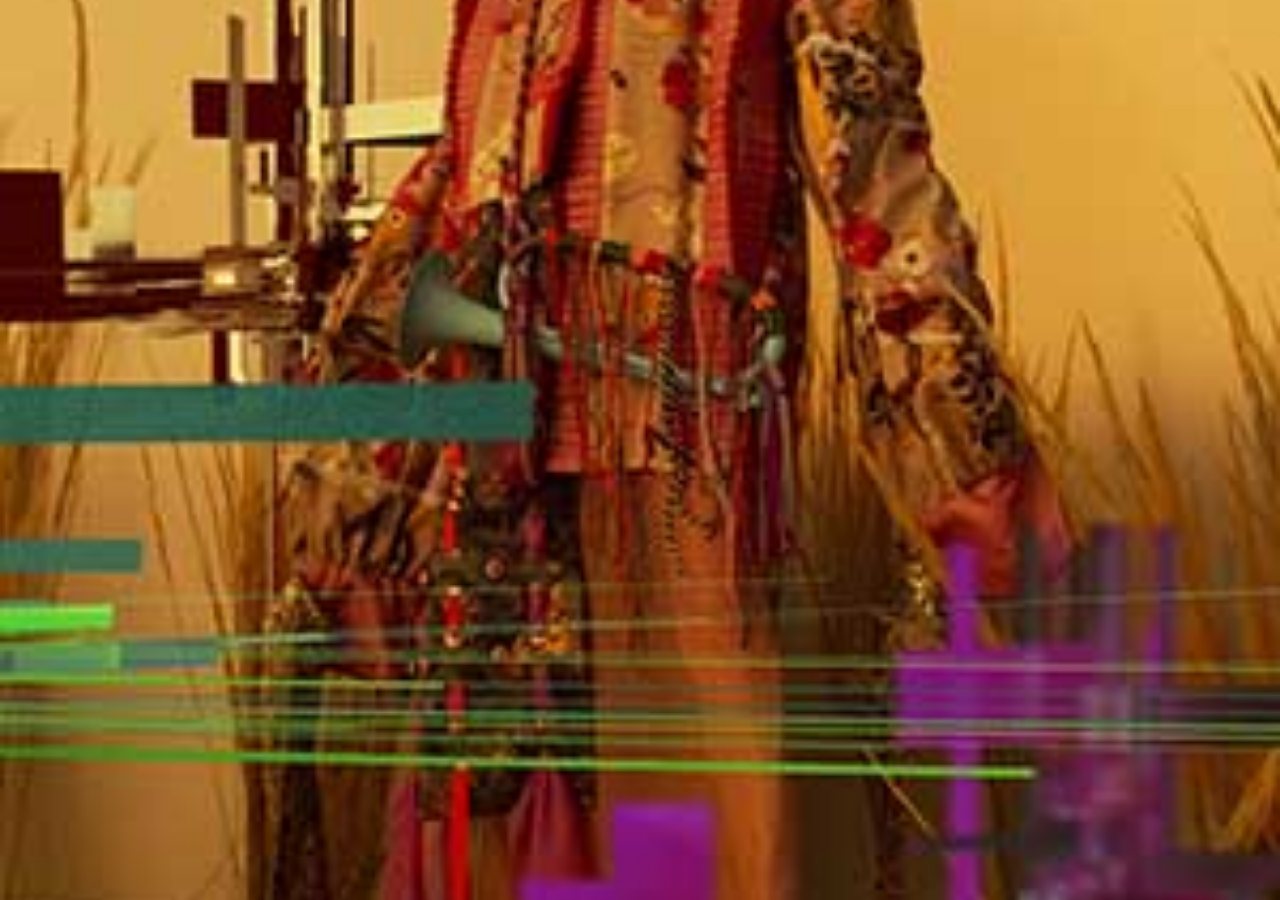
==== commit 71b21661: "initialgit add ." ====
--- a/index.html
+++ b/index.html
@@ -4,8 +4,9 @@
 <head>
   <meta charset="UTF-8">
   <meta name="viewport" content="width=device-width, initial-scale=1, shrink-to-fit=no">
-  <title>MBFWMX Lookbook</title>
+  <title>CENTRO MBFWMX Lookbook Fall 2020</title>
   <link rel="stylesheet" type="text/css" href="css/main.css">
+  <link rel="shortcut icon" href="assets/favicon.png" type="image/png">
   <script src="./js/main.js"></script>
 </head>
 
@@ -133,12 +134,12 @@
 </head>
 
 <body>
-<div id="loader-clean" style="background-image: url(./assets/loader.gif); background-position: center;">
-  <img id="loader-clean-anim" src="./assets/portada.jpg">
-</div>
-
-  <input id="boton_creditos" type="submit" onclick="myFunction();" value="Créditos"/>
-  <input id="boton_fashionfilm" type="submit" onclick="myFunction2();" value="Fashion Film"/>
+  <div id="loader-clean" style="background-image: url(./assets/loader.gif); background-position: center;">
+    <img id="loader-clean-anim" src="./assets/portada_loader.jpg">
+  </div>
+
+  <input id="boton_creditos" type="submit" onclick="myFunction();" value="Créditos" />
+  <input id="boton_fashionfilm" type="submit" onclick="myFunction2();" value="Fashion Film" />
   <div id="bg"></div>
   <div id="center">
     <div class="reel1">
@@ -155,7 +156,7 @@
       <div class="header_index"> Mercedes Benz Fashion Week México </div>
       <hr class="new1">
       <h1 id="titulo_index">MBFWMX</h1>
-      <h2 id="subtitulo">Volumen 20  |  Lookbook</h2>
+      <h2 id="subtitulo">Volumen 20 | Lookbook</h2>
     </div>
     <div id="info1">
       <span class="closebtn_index" onclick="this.parentElement.style.display='none';">×</span>
@@ -176,17 +177,22 @@
       <div id="creditos_txt" autofocus>
         <h5>Créditos</h5>
         <h4>DISEÑO TEXTIL Y MODA</h4>
-        <p> Mónica Mendoza Bravo <br> Isaac Rankuroi <br>Beatriz Tobón <br>Karla Valadéz <br>Montserrat Pérez <br>Ana María Hernández</p>
+        <p> Mónica Mendoza Bravo <br> Isaac Rankuroi <br>Beatriz Tobón <br>Karla Valadéz <br>Montserrat Pérez <br>Ana
+          María Hernández</p>
         <h4>DIRECCIÓN CREATIVA Y TÉCNICA</h4>
-        <p>Andrea Bores <br> Mónica Mendoza <br> Judith Almazán <br> Isaac Rankuroi <br> Bibiana Pérez <br> Jimena Herrera <br> Maura León <br> Daniel Gutiérrez</p>
+        <p>Andrea Bores <br> Mónica Mendoza <br> Judith Almazán <br> Isaac Rankuroi <br> Bibiana Pérez <br> Jimena
+          Herrera <br> Maura León <br> Daniel Gutiérrez</p>
         <h4>DISEÑADORAS TEXTIL Y MODA</h4>
-        <p>Carolina Álvarez <br> Itala Aguilera <br> Karla De la Brena <br> Luisa Pérez Alvarado <br> Marien Cueto <br> Mildred Ávila <br> Nicole Quintanar <br> Victoria Cherem <br> Yunuen Hernández</p>
+        <p>Carolina Álvarez <br> Itala Aguilera <br> Karla De la Brena <br> Luisa Pérez Alvarado <br> Marien Cueto <br>
+          Mildred Ávila <br> Nicole Quintanar <br> Victoria Cherem <br> Yunuen Hernández</p>
         <h4>ASESORÍA STYLING</h4>
         <p> Egresados DTM CENTRO <br> Ana Gómez <br> Ana Luisa Blumenkrón <br> Rodrigo de Noriega <br> Dante Tamés </p>
         <h4>MEDIOS DIGITALES Y TECNOLOGÍA</h4>
         <p> Roberto Cabezas <br> Rolando Gonzalez <br> Bruno Diaz <br> Denise Balderas </p>
         <h4>DISEÑADORES MEDIOS DIGITALES <br><br><br>Y TECNOLOGÍA</h4>
-        <p> Constantino Brito <br> Emilio Slavik Susunaga <br> Nicolás Negrete <br> Karen Sofía Vega <br> Montserrat Vázquez <br> Valentina Herrera <br> Regina Vargas <br> Juan Manuel Ponce de la Teja <br> Cecilia Mancera <br> Alejandro Hernández <br> Bruno Díaz <br> Rolando González Arreola</p>
+        <p> Constantino Brito <br> Emilio Slavik Susunaga <br> Nicolás Negrete <br> Karen Sofía Vega <br> Montserrat
+          Vázquez <br> Valentina Herrera <br> Regina Vargas <br> Juan Manuel Ponce de la Teja <br> Cecilia Mancera <br>
+          Alejandro Hernández <br> Bruno Díaz <br> Rolando González Arreola</p>
         <h4>DISEÑO Y DESARROLLO WEB</h4>
         <p> Renata Campuzano Castañón </p>
         <h4>VIDEO</h4>
@@ -201,8 +207,8 @@
         <p>Par http://parmusic.bandcamp.com</p>
         <h4>AGRADECIMIENTOS</h4>
         <p>Gina Diez-Barroso de Franklin <br> Abraham Franklin <br> Kerstin Scheuch</p>
-</p>
-</div>
+        </p>
+      </div>
     </div>
     <!--//////////// botones ////////////-->
     <div id="boton1">
@@ -231,7 +237,7 @@
     </div>
     <div id="boton7">
       <button class="botonRosa" onclick="window.location.href='./subpages/nicole.html'"></button>
-      <h6 id="boton_texto"> El Santanense  </h6>
+      <h6 id="boton_texto"> El Santanense </h6>
     </div>
     <div id="boton8">
       <button class="botonRosa" onclick="window.location.href='./subpages/victoria.html'"></button>
@@ -258,8 +264,12 @@
   </div>
 
   <div id="videoFrame"></div>
-  <video id="fashionfilm" src="assets/clip_movil.mp4" type="video/mp4" controls>
-  </video>
+  <!-- <video id="fashionfilm" src="assets/clip_movil.mp4" type="video/mp4" controls>
+  </video> -->
+
+  <iframe id="fashionfilm" src="https://www.youtube.com/embed/tgbNymZ7vqY?rel=0&hd=1&showinfo=0&enablejsapi=1"
+    frameborder="0" allowfullscreen>
+  </iframe>
 
   <div id="backlight"></div>
   <div id="backlight2">
@@ -273,12 +283,12 @@
   <div id="degradado_final"></div>
   <div id="degradado_final2"></div>
   <div id="foot">
-    <a href="https://www3.centro.edu.mx/"> <img src="assets/logos/steamlab.png" class="logo"> </a>
-    <a href="https://www.cassar.co"> <img src="assets/logos/cassar.png" class="logo"> </a>
-    <a href="https://vimeo.com/fuegostudio"> <img src="assets/logos/fuegostudio.png" class="logo"> </a>
-    <a href="https://www3.centro.edu.mx/"> <img src="assets/logos/centro.png" class="logo"> </a>
+    <a href="https://www3.centro.edu.mx/" target="_blank"> <img src="assets/logos/steamlab.png" class="logo"> </a>
+    <a href="https://www.cassar.co" target="_blank"> <img src="assets/logos/cassar.png" class="logo"> </a>
+    <a href="https://vimeo.com/fuegostudio" target="_blank"> <img src="assets/logos/fuegostudio.png" class="logo"> </a>
+    <a href="https://www3.centro.edu.mx/" target="_blank"> <img src="assets/logos/centro.png" class="logo"> </a>
   </div>
   <script src="./js/process02.js"></script>
 </body>
 
-</html>
+</html>--- a/css/main.css
+++ b/css/main.css
@@ -1,1813 +1 @@
-/* //////////////////////////////////////////////
-//////               Fonts                 //////
-////////////////////////////////////////////// */
-@font-face {
-  font-family: MontserratRegular;
-  src: url(./fonts/Montserrat-Regular.ttf);
-}
-@font-face {
-  font-family: MontserratMedium;
-  src: url(./fonts/Montserrat-Medium.ttf);
-}
-
-@font-face {
-  font-family: MontserratLight;
-  src: url(./fonts/Montserrat-Light.ttf);
-}
-
-/* //////////////////////////////////////////////
-//////           Paleta de color           //////
-////////////////////////////////////////////// */
-
- /* OPCIÓN 1 */
-  /* fondo = 303030
-  texto y bordes = bd0052
-  color1 = aae6de
-  color2 = f5c6ec
-  color3 = ffedab */
-
-/* //////////////////////////////////////////////
-//////                 Texto               //////
-////////////////////////////////////////////// */
-html, body{
-  font-family: MontserratRegular;
-  color: #e8e8e8;
-  margin:0;
-  height: 100%;
-  min-height: 100%;
-  padding:0;
-  margin:0;
-  position:relative;
-}
-
-video::-internal-media-controls-overlay-cast-button {
-       display: none;
-}
-
-.my-field { -webkit-appearance: none !important; }
-
-#bg{
-  background-color: #303030;
-  position: fixed;
-  top:0;
-  left: 0;
-  width: 100vw;
-  height: 100vh;
-  z-index: -10000;
-}
-
-h1 {
-	color: #e8e8e8;
-	font-family: MontserratRegular;
-  font-size: 4.5vw;
-} @media only screen and (max-width: 1060px) {
-  h1 {
-    font-size: 6vw;
-  }
-} @media only screen and (max-width: 600px) {
-  h1 {
-    font-size: 10vw;
-  }
-}
-
-h2 {
-	color: #e8e8e8;
-	font-family: MontserratLight;
-  font-size: 1.5vw;
-  line-height: 1;
-} @media only screen and (max-width: 1060px) {
-  h2 {
-    line-height: .7;
-    font-size: 2.3vw;
-  }
-} @media only screen and (max-width: 600px) {
-  h2 {
-    font-size: 4.8vw;
-  }
-}
-
-h3 {
-  color: #e8e8e8;
-	font-family: MontserratRegular;
-  font-size: 7vh;
-  line-height: 1;
-} @media (orientation: portrait){
-  h3 {
-    font-size: 4vh;
-    line-height: 1.2;
-  }
-}
-
-h4 {
-	color: #303030;
-	font-family: MontserratMedium;
-  font-size: 1.2vw;
-  line-height: .5;
-  margin-bottom: 0vw;
-  padding-top: 1vw;
-} @media only screen and (max-width: 1060px) {
-  h4 {
-    line-height: .7;
-    font-size: 1.8vw;
-  }
-} @media only screen and (max-width: 600px) {
-  h4 {
-    font-size: 2.7vw;
-    line-height: .7;
-  }
-}
-
-h5 {
-  color: #303030;
-	font-family: MontserratLight;
-  font-size: 7vh;
-  line-height: .5;
-  margin-bottom: 3vw;
-  margin-top: 1.5vw;
-} @media only screen and (max-width: 1060px) {
-  h5 {
-    margin-bottom: 3vw;
-  }
-} @media only screen and (max-width: 600px) {
-  h5 {
-    margin-bottom: 7vw;
-  }
-}
-
-h6 {
-	color: #e8e8e8;
-	font-family: MontserratMedium;
-  font-size: .6vw;
-  line-height: 1.7;
-} @media only screen and (max-width: 1060px) {
-  h6 {
-    font-size: .9vw;
-  }
-} @media only screen and (max-width: 600px) {
-  h6 {
-    font-size: 2.1vw;
-  }
-}
-
-p {
-	color: #303030;
-	font-family: MontserratMedium;
-  font-size: .66vw;
-  line-height: 1.05vw;
-  /* text-align: justify; */
-} @media only screen and (max-width: 1060px) {
-  p {
-    font-size: 1vw;
-    line-height: 2vw;
-  }
-} @media only screen and (max-width: 600px) {
-  p {
-    font-size: 1.72vw;
-    line-height: 3.4vw;
-  }
-}
-
-#center {
-  position: relative;
-}
-
-#foot{
-  background-color: #94ab9e;
-  border-style: groove none none none;
-  border-color: #e8e8e8;
-  position: fixed;
-  left: 0;
-  width: 100vw;
-  height: 4.5vh;
-  top: 95.5vh;
-  z-index: 50000;
-  padding-left: 20vw;
-} @media only screen and (max-width: 1060px) {
-  #foot{
-    top: 94vh;
-    height: 6vh;
-    position: fixed;
-    padding-left: 9vw;
-  }
-} @media only screen and (max-width: 600px) {
-  #foot{
-    position: absolute;
-    top:240vw;
-    height: 10vw;
-    padding-left: 0vw;
-  }
-}
-
-.logo{
-  padding-top: 1.1vh;
-  height: 1.9vh;
-  width: auto;
-  padding-left: 7.75vw;
-} @media only screen and (max-width: 1060px) {
-  .logo{
-    padding-top: 1.6vh;
-    padding-left: 9vw;
-    height: 1.7vw;
-  }
-} @media only screen and (max-width: 600px) {
-  .logo{
-    padding-left: 7.5vw;
-    padding-top: 3.2vw;
-    height: 2.8vw;
-  }
-}
-
-.logo2{
-  float: right;
-  padding-top: 1.1vh;
-  height: 1.9vh;
-  width: auto;
-  padding-right: 3.5vw;
-} @media only screen and (max-width: 1060px) {
-  .logo2{
-    padding-top: 1.6vh;
-    height: 2.3vh;
-  }
-} @media only screen and (max-width: 600px) {
-  .logo2{
-    padding-right: 8.1vw;
-    float: right;
-    padding-top: 3.2vw;
-    height: 2.8vw;
-  }
-}
-
-/* //////////////////////////////////////////////
-//////         Ventanas cerrable 1         //////
-////////////////////////////////////////////// */
-.reel1{
-  display: inline-block;
-  padding: .5vw;
-  margin-left: .5vw;
-  background-color: #94ab9e;
-  position: absolute;
-  left: 3vw;
-  top: 0vw;
-  color: #e8e8e8;
-  border: 1px solid #e8e8e8;
-  width: 27vw;
-  height: 21.5vw;
-  z-index: 0;
-  font-size: .9vw;
-} @media only screen and (max-width: 1060px) {
-  .reel1 {
-    display: none
-  }
-} @media only screen and (max-width: 600px) {
-  .reel1{
-    display: none
-  }
-}
-
-
-
-/* //////////////////////////////////////////////
-//////         Ventanas cerrables 2         //////
-////////////////////////////////////////////// */
-.alert {
-  display: inline-block;
-  border-style: ridge;
-  padding: .5vw;
-  background-color: #94ab9e;
-  position: absolute;
-  left: 45vw;
-  top: 8.5vw;
-  color: #e8e8e8;
-  border: 1px ridge #e8e8e8;
-  width: 27vw;
-  height: 12.5vw;
-  z-index: 10;
-  font-size: .9vw;
-} @media only screen and (max-width: 1060px) {
-  .alert {
-    padding: 1vw;
-    width: 35vw;
-    height: 15vw;
-    left: 44vw;
-    top: 23vw;
-    font-size: 1.2vw;
-  }
-} @media only screen and (max-width: 600px) {
-  .alert {
-    padding: 1vw;
-    top: 90vw;
-    left: 6.5vw;
-    width: 65vw;
-    height: 27vw;
-    font-size: 2.5vw;
-  }
-}
-
-
-.closebtn {
-  float: right;
-  color: #e8e8e8;
-  font-size: 3vh;
-  line-height: 2.2vh;
-  cursor: pointer;
-  margin: 0vw;
-  padding: 0 .2vh 0 .2vh;
-  border-style: outset;
-  background-color: #b3c9c3;
-}
-
-.closebtn:hover {
-  background-color: #94ab9e;
-  color: #e8e8e8;
-}
-
-.closebtn_index {
-  float: right;
-  color: #e8e8e8;
-  font-size: 1.5vw;
-  line-height: 1.1vw;
-  cursor: pointer;
-  margin: 0vw;
-  padding: 0 .1vw 0 .1vw;
-  border-style: outset;
-  background-color: #b3c9c3;
-} @media only screen and (max-width: 1060px) {
-  .closebtn_index {
-    line-height: 1.9vw;
-    border-width: .3vw;
-    font-size: 2vw;
-    padding: 0 .4vw 0 .4vw;
-  }
-} @media only screen and (max-width: 600px) {
-  .closebtn_index {
-    line-height: 3.15vw;
-    border-width: .3vw;
-    font-size: 4vw;
-    padding: 0 .4vw 0 .4vw;
-    border-width: .5vw;
-  }
-}
-
-
-.closebtn_index:hover {
-  background-color: #94ab9e;
-  color: #e8e8e8;
-}
-
-hr.new1 {
-  border-top: .2px solid #e8e8e8;
-}
-
-.header_index {
-  margin-right: 2vw;
-  border-style: groove;
-  padding-left: .5vw;
-  background-color: #94ab9e;
-} @media only screen and (max-width: 1060px) {
-  .header_index {
-    margin-right: 3vw;
-    font-size: 1.3vw;
-  }
-} @media only screen and (max-width: 600px) {
-  .header_index{
-    margin-right: 5vw;
-    font-size: 2.3vw;
-  }
-}
-
-.header {
-  margin-right: 4vh;
-  border-style:groove;
-  padding-left: 1vh;
-  background-color: #94ab9e;
-}
-
-
-/* //////////////////////////////////////////////
-//////          diseño de párrafo          //////
-////////////////////////////////////////////// */
-#info1 {
-  width: 16.35134vw;
-  position: absolute;
-  top: 24.5vw;
-  left: 52.5vw;
-  z-index: 10;
-  font-size: .9vw;
-  border: 1px solid #e8e8e8;
-  background-color: #94ab9e;
-  padding: .5vw .7vw 0vw .5vw;
-} @media only screen and (max-width: 1060px){
-  #info1 {
-    top: 44vw;
-    left: 48vw;
-    width: 24vw;
-  }
-} @media only screen and (max-width: 600px) {
-  #info1 {
-    top: 137vw;
-    left: 6.5vw;
-    width: 34vw;
-    z-index: 10;
-    padding: 1vw 1.5vw 0vw 1vw;
-  }
-}
-
-#boton_creditos{
-  border-radius: 0;
-  -webkit-appearance: none;
-  -moz-appearance: none;
-  appearance: none;
-  position: fixed;
-  z-index: 50001;
-  bottom: 0.7vh;
-  border-color: white;
-  background-color: #94ab9e;
-  color: #e8e8e8;
-  padding: 0.2vh 2.3vw 0.2vh 2.3vw;
-  border-style: groove;
-  border-width: .2vw;
-  text-align: center;
-  display: inline-block;
-  font-size: 1.5vh;
-  cursor: pointer;
-  position: absolute;
-  right: 1.4vw;
-  font-family: MontserratMedium;
-} @media only screen and (max-width: 1060px){
-  #boton_creditos{
-    background-color: #b3c9c3;
-    color: #303030;
-    border-width: .3vw;
-    border-style: outset;
-    bottom:  auto;
-    top: 5vw;
-    right:1.4vw;
-    z-index: 100;
-    font-size: 1.3vw;
-    padding: 0.2vw 3vw 0.2vw 3vw;
-  }
-} @media only screen and (max-width: 600px) {
-  #boton_creditos{
-    top: 230vw;
-    right: 6.5vw;
-    font-size: 2.5vw;
-    padding: 0.4vw 6.5vw 0.4vw 6.5vw;
-    border-width: .7vw;
-  }
-}
-
-#boton_creditos:hover {
-  background-color: #b3c9c3;
-  color: #303030;
-}
-
-#boton_fashionfilm{
-  border-radius: 0;
-  -webkit-appearance: none;
-  -moz-appearance: none;
-  appearance: none;
-  border-color: white;
-  background-color: #b3c9c3;
-  color: #303030;
-  padding: 0.2vw 1.5vw 0.2vw 1.5vw;
-  border-style: outset;
-  border-width: .3vw;
-  text-align: center;
-  display: inline-block;
-  font-size: .7vw;
-  cursor: pointer;
-  position: absolute;
-  top: 1vw;
-  right:1.4vw;
-  z-index: 100;
-  font-family: MontserratMedium;
-} @media only screen and (max-width: 1060px){
-  #boton_fashionfilm{
-    font-size: 1.3vw;
-    padding: 0.2vw 1.5vw 0.2vw 1.5vw;
-  }
-} @media only screen and (max-width: 600px) {
-  #boton_fashionfilm{
-    left: 6.5vw;
-    top: 137vw;
-    right: auto;
-    font-size: 2.5vw;
-    padding: 0.4vw 6.5vw 0.4vw 6.5vw;
-    border-width: .7vw;
-    max-width: 35vw;
-  }
-}
-
-#boton_fashionfilm:hover {
-  background-color: #94ab9e;
-  color: #e8e8e8;
-}
-
-#closebtn_fashionfilm{
-  font-family: MontserratLight;
-  display: none;
-  float: right;
-  color: #e8e8e8;
-  font-size: 4vw;
-  margin-right: 1.5vw;
-  cursor: pointer;
-  z-index: 50002 !important;
-} @media only screen and (max-width: 1060px) {
-  #closebtn_fashionfilm{
-    font-size: 6vw;
-    margin-right: 3vw;
-  }
-} @media only screen and (max-width: 600px) {
-  #closebtn_fashionfilm{
-    font-size: 10vw;
-    margin-right: 3vw;
-  }
-}
-
-
-#closebtn_fashionfilm:hover {
-  color: #e8e8e8;
-}
-
-
-#creditos {
-  width: 30vw;
-  position: absolute;
-  top: 12vh;
-  left: 35vw;
-  z-index: 50200!important;
-  font-size: .9vw;
-  border: 1px solid #e8e8e8;
-  background-color: #94ab9e;
-  padding: .5vw .7vw 0vw .5vw;
-  display: none;
-} @media only screen and (max-width: 1060px){
-  #creditos {
-    left:27.5vw;
-    width: 45vw;
-  }
-} @media only screen and (max-width: 600px) {
-  #creditos {
-    position: fixed;
-    left:15vw;
-    width: 70vw;
-    padding: 1vw 1.5vw 0vw 1.5vw;
-  }
-}
-
-#creditos_txt {
-  background-color: #e8e8e8;
-  padding: .7vw;
-  border-style:groove;
-  height: 20vw;
-  overflow-y: scroll;
-  margin-bottom: .7vw;
-}@media only screen and (max-width: 1060px){
-  #creditos_txt {
-    padding: 1vw;
-    height: 50vh;
-  }
-} @media only screen and (max-width: 600px) {
-  #creditos_txt{
-    margin-bottom: 1.5vw;
-    padding: 2vw;
-  }
-} /* width */
-#creditos_txt::-webkit-scrollbar {
-  width: 1.5vw;
-  border-style: outset;
-  border: 2vw;
-  border-color: #e8e8e8;
-  background-color: red;
-  color: red;
-}@media only screen and (max-width: 1060px){
-  #creditos_txt::-webkit-scrollbar {
-    width: 2.5vw;
-  }
-} @media only screen and (max-width: 600px) {
-  #creditos_txt::-webkit-scrollbar{
-    width: 4vw;
-  }
-}/* Track */
-#creditos_txt::-webkit-scrollbar-track {
-  border-style: outset;
-  border: 2vw;
-  border-color: #e8e8e8;
-  background-color: #b3c9c3;
-  color: red;
-} /* Handle */
-#creditos_txt::-webkit-scrollbar-thumb {
-  border-style: outset;
-  border: 2vw;
-  border-color: #e8e8e8;
-  background: #888;
-} /* Handle on hover */
-#creditos_txt::-webkit-scrollbar-thumb:hover {
-  background: #555;
-}
-
-#creditos_txt p{
-  margin-left: 2vw;
-  line-height: 1.5vw;
-} @media only screen and (max-width: 1060px){
-  #creditos p{
-    line-height: 2.5vw;
-    margin-left: 3vw;
-  }
-} @media only screen and (max-width: 600px) {
-  #creditos p{
-    line-height: 5vw;
-    margin-left: 5vw;
-    font-size: 2vw;
-  }
-}
-
-#backlight{
-  opacity: .9;
-  height: 100vh;
-  width: 100vw;
-  background-color: #303030;
-  position: fixed;
-  z-index: 50100;
-  top: 0;
-  left: 0;
-  display: none;
-}
-
-#backlight2{
-  height: 100vh;
-  width: 100vw;
-  background-color: #000000;
-  position: fixed;
-  z-index: 50001 !important;
-  top: 0;
-  left: 0;
-  display: none;
-}
-
-
-#nota {
-  background-color: #e8e8e8;
-  padding: .7vw;
-  border-style:groove;
-}
-
-#titulo {
-  text-align: right;
-  padding-top:4vh;
-  margin: 0;
-  padding-right: .5vw;
-} @media only screen and (max-width: 600px){
-  #titulo {
-    padding-top: 2.7vw;
-    text-align: left;
-    padding-left: .5vw;
-  }
-}
-
-#titulo_index {
-  text-align: right;
-  padding-top:2vw;
-  margin: 0;
-  padding-right: .5vw;
-} @media only screen and (max-width: 600px){
-  #titulo_index {
-    padding-top: 3vw;
-    text-align: left;
-    padding-left: .5vw;
-  }
-}
-
-#subtitulo {
-  text-align: right;
-  margin: 0;
-  padding-right: .5vw;
-} @media only screen and (max-width: 600px){
-  #subtitulo {
-    text-align: left;
-    padding-left: .5vw;
-  }
-}
-
-/* //////////////////////////////////////////////
-//////             P5 Sketch               //////
-////////////////////////////////////////////// */
-
-#sketch-holder{
-  position: absolute;
-  top: 1vw;
-  left: 27vw;
-  border: 1px solid #e8e8e8;
-} @media only screen and (max-width: 1060px){
-  #sketch-holder{
-    top: 0vw;
-    left: 17vw;
-  }
-} @media only screen and (max-width: 600px) {
-  #sketch-holder{
-    top: 0vw;
-    left: 10vw;
-  }
-}
-
-#pic-holder{
-  position: absolute;
-  top: 4vw;
-  left: 27vw;
-  /* border: 1px solid #e8e8e8; */
-  background-image: url(../assets/portada.jpg);
-  background-size: cover;
-  width: 23vw;
-  height: 34vw;
-} @media only screen and (max-width: 1060px){
-  #pic-holder{
-    top: 0vw;
-    left: 17vw;
-    width: 35vw;
-    height: 53vw;
-  }
-} @media only screen and (max-width: 600px) {
-  #pic-holder{
-    top: 0vw;
-    left: 10vw;
-    width: 55vw;
-    height: 82vw;
-  }
-}
-
-/* //////////////////////////////////////////////
-//////          Cuadros de fondo           //////
-////////////////////////////////////////////// */
-
-#cuadro_mobil{
-  background-color: #f867e9;
-  position: absolute;
-  top: 0;
-  left: 0;
-  width: 0vw;
-  height: 0vw;
-  z-index: -5;
-} @media only screen and (max-width: 600px){
-  #cuadro_mobil{
-    top: 7.5vw;
-    width: 68.5vw;
-    height: 22vw;
-    z-index: -50;
-  }
-}
-
-#cuadroVerde2{
-  background-color: #52ff60;
-  position: absolute;
-  top: 10vw;
-  left: 46vw;
-  width: 28.2vw;
-  height: 13.25vw;
-  z-index: 0;
-} @media only screen and (max-width: 1060px){
-  #cuadroVerde2{
-    top: 25vw;
-    left: 46vw;
-    width: 37vw;
-    height: 17vw;
-  }
-} @media only screen and (max-width: 600px){
-  #cuadroVerde2{
-    top: 93vw;
-    left: 10vw;
-    width: 67vw;
-    height: 29.5vw;
-    z-index: 5;
-  }
-}
-
-#degradado_izquierda{
-  opacity: .4;
-  background-image: linear-gradient(-90deg, #394589, #566def, #f867e9, #52ff60);
-  position: absolute;
-  height: 100%;
-  min-height: 45vw;
-  left: 0;
-  width: 45vw;
-  top: 0;
-  z-index: -102;
-  overflow-x: hidden !important;
-} @media only screen and (max-width: 1060px){
-  #degradado_izquierda{
-    height: 100vw;
-    min-height: 100vh;
-    width: 21vw;
-    background-image: linear-gradient(-90deg, #394589, #566def, #f867e9);
-  }
-} @media only screen and (max-width: 600px){
-  #degradado_izquierda{
-    width: 15vw;
-    left: 85vw;
-    height: 80vw;
-    z-index: 1;
-    top: 160vw;
-    min-height: 0;
-    opacity: .3;
-    background-image: linear-gradient(#303030, #566def, #f867e9);
-  }
-}
-
-#degradado_izquierda_frame{
-  top: 0;
-  background-color: #303030;
-  position: absolute;
-  height: 40vw;
-  left: 0vw;
-  width: 45vw;
-  z-index: -101;
-  overflow-x: hidden !important;
-} @media only screen and (max-width: 600px){
-  #degradado_izquierda_frame{
-    display: none;
-  }
-}
-
-#cuadroVerde4{
-  background-color: #CB829A;
-  position: absolute;
-  height: 100%;
-  min-height: 45vw;
-  left: 74vw;
-  width: 26vw;
-  top: 0;
-  z-index: -7;
-  overflow-x: hidden !important;
-} @media only screen and (max-width: 1060px){
-  #cuadroVerde4{
-    height: 100vw;
-    min-height: 100vh;
-  }
-} @media only screen and (max-width: 600px){
-  #cuadroVerde4{
-    width: 15vw;
-    left: 85vw;
-    height: 130vw;
-    min-height: 130vh;
-  }
-}
-
-#cuadroVerde4Frame{
-  top: 0;
-  background-color: #303030;
-  position: absolute;
-  height: 43vw;
-  left: 70vw;
-  width: 30vw;
-  z-index: -6;
-  overflow-x: hidden !important;
-} @media only screen and (max-width: 1060px){
-  #cuadroVerde4Frame {
-    height: 75vw;
-  }
-} @media only screen and (max-width: 600px){
-  #cuadroVerde4Frame{
-    width: 15vw;
-    height: 140vw;
-    left: 85vw;
-  }
-}
-
-#cuadroAzul1{
-  /* opacity: .8; */
-  background-color: #52ff60;
-  position: absolute;
-  top: 12vw;
-  left: 0;
-  width: 35vw;
-  height: 3vw;
-  z-index: -5;
-} @media only screen and (max-width: 600px){
-  #cuadroAzul1 {
-    top: 30vw;
-    height: 10vw;
-    z-index: -50;
-  }
-}
-
-#cuadroRojo1{
-  background-color: #566def;
-  position: absolute;
-  top: 5.25vw;
-  left: 28.25vw;
-  width: 23vw;
-  height: 34vw;
-  z-index: -5;
-} @media only screen and (max-width: 1060px){
-  #cuadroRojo1{
-    top: 2vw;
-    left: 19vw;
-    width: 35vw;
-    height: 53vw;
-  }
-} @media only screen and (max-width: 600px) {
-  #cuadroRojo1{
-    top: 3.5vw;
-    left: 6.5vw;
-    width: 55vw;
-    height: 82.5vw;
-  }
-}
-
-#reel1_sombra{
-  background-color: #f867e9;
-  position: absolute;
-  left: 4vw;
-  top: 1vw;
-  width: 28.5vw;
-  height: 22.5vw;
-  z-index: -5;
-} @media only screen and (max-width: 1060px) {
-  #reel1_sombra{
-    display: none
-  }
-} @media only screen and (max-width: 600px) {
-  #reel1_sombra{
-    display: none
-  }
-}
-
-#info1_sombra{
-  background-color: #f867e9;
-  position: absolute;
-  top: 26vw;
-  left: 54vw;
-  width: 17.25vw;
-  height: 15.25vw;
-  z-index: -2;
-} @media only screen and (max-width: 1060px) {
-  #info1_sombra{
-    display:inline-block;
-    width: 25.25vw;
-    height: 26.5vw;
-    top: 47vw;
-    left: 50vw;
-  }
-} @media only screen and (max-width: 600px) {
-  #info1_sombra{
-    display: none
-  }
-}
-
-#videoFrame{
-  position: absolute;
-  /* background: #303030; */
-  background-image: linear-gradient( #394589, #303030, #303030, #303030);
-  z-index: -55;
-  top: 0;
-  left: 60vw;
-  width: 40vw;
-  height: 100%;
-  min-height: 45vw;
-  overflow-x: hidden !important;
-} @media only screen and (max-width: 1060px){
-  #videoFrame {
-    left: 61vw;
-    width: 39vw;
-  }
-} @media only screen and (max-width: 600px) {
-  #videoFrame {
-    left: 56vw;
-    width: 44vw;
-    background-image: linear-gradient( #394589, #303030, #303030);
-  }
-}
-
-#degradado_final{
-  position: absolute;
-  opacity: .2;
-  background-image: linear-gradient( #52ff60,  #52ff60, #f867e9, #303030);
-  z-index: -45;
-  top: 0;
-  left: 89vw;
-  width: 11vw;
-  height: 23vw;
-  overflow-x: hidden !important;
-} @media only screen and (max-width: 1060px){
-  #degradado_final{
-    height: 50vw;
-  }
-} @media only screen and (max-width: 600px) {
-  #degradado_final{
-    height: 120vw;
-    left: 85vw;
-    width: 15vw;
-  }
-}
-
-#degradado_final2{
-  display: none;
-  position: absolute;
-  opacity: .3;
-  background-image: linear-gradient(#303030, #f867e9);
-  overflow-x: hidden !important;
-} @media only screen and (max-width: 1060px){
-  #degradado_final2{
-  }
-} @media only screen and (max-width: 600px) {
-  #degradado_final2{
-    display: inline-block;
-    width: 38vw;
-    right: 0;
-    height: 24vw;
-    top: 216vw;
-    z-index: 0;
-
-  }
-}
-
-#videoStatic {
-  position: absolute;
-  z-index: -100;
-  top: 0vw;
-  left: 38vw;
-  height: 42.5vw;
-  width: auto;
-  overflow-x: hidden !important;
-} @media only screen and (max-width: 1060px){
-  #videoStatic {
-    left: 0;
-    width: 61vw;
-    height: auto;
-    top: -15vw;
-  }
-} @media only screen and (max-width: 600px) {
-  #videoStatic {
-    left: 0;
-    width: 80vw;
-    height: auto;
-    top: 15vw;
-  }
-}
-
-#videoInteractivo1 {
-  border-style:groove;
-  position: absolute;
-  z-index: -4;
-  width: 26.5vw;
-  height: auto;
-  overflow-x: hidden !important;
-  overflow-y: hidden !important;
-} @media only screen and (max-width: 1060px){
-  #videoInteractivo1 {
-    display: none
-  }
-} @media only screen and (max-width: 600px) {
-  #videoInteractivo1 {
-    display: none
-  }
-}
-
-
-
-#videoInteractivo {
-  position: absolute;
-  z-index: -4;
-  top: 22vw;
-  left: 68.5vw;
-  width: 31.5vw;
-  height: auto;
-  overflow-x: hidden !important;
-  overflow-y: hidden !important;
-} @media only screen and (max-width: 1060px){
-  #videoInteractivo {
-    top: 60vw;
-    left: 52vw;
-    width: 48vw;
-  }
-} @media only screen and (max-width: 600px) {
-  #videoInteractivo {
-    display: none;
-  }
-}
-
-#videoInteractivo2 {
-  display: none;
-  position: absolute;
-  top:0;
-  left: 0;
-  z-index: -4;
-  overflow-x: hidden !important;
-  overflow-y: hidden !important;
-} @media only screen and (max-width: 1060px){
-  #videoInteractivo2 {
-    display: none;
-  }
-} @media only screen and (max-width: 600px) {
-  #videoInteractivo2 {
-    display: inline-block;
-    top: 116vw;
-    left: 30vw;
-    width: 70vw;
-  }
-}
-
-
-/* //////////////////////////////////////////////
-//////         Botones de carpetas         //////
-////////////////////////////////////////////// */
-
-.botonRosa{
-  background:url(./carpetas_img/c_volumen.png) no-repeat;
-  background-size: 100% 100%;
-  cursor: pointer;
-  border: none;
-  width: 5vw;
-  height: 3.5vw;
-  font-family: DMSerif;
-  z-index: 10;
-} @media only screen and (max-width: 1060px){
-  .botonRosa {
-    width: 7.5vw;
-    height: 5.25vw;
-  }
-} @media only screen and (max-width: 600px){
-  .botonRosa {
-    width: 17vw;
-    height: 12vw;
-  }
-}
-
-.botonRosa:hover {
-    background:url(./carpetas_img/c_volumen_hover.png) no-repeat;
-    background-size: cover;
-    button:focus {outline:0;}
-}
-
-.botonRosa:active {
-    background:url(./carpetas_img/c_volumen_hover.png) no-repeat;
-    background-size: cover;
-    button:focus {outline:0;}
-}
-
-.botonRosa:focus {
-  outline:0;
-}
-
-#boton_texto{
-  margin-top: .5vw;
-  width: 5vw;
-  z-index: 10;
-} @media only screen and (max-width: 1060px){
-  #boton_texto{
-    width: 7.5vw;
-  }
-} @media only screen and (max-width: 600px){
-  #boton_texto{
-    width: 17vw;
-  }
-}
-
-
-#boton1{
-  position: absolute;
-  left: 78vw;
-  top: 0vw;
-  z-index: 10;
-} @media only screen and (max-width: 1060px){
-  #boton1 {
-    left: 62vw;
-    top: 3vw;
-  }
-} @media only screen and (max-width: 600px){
-  #boton1 {
-    left: 72.5vw;
-    top: 0vw;
-  }
-}
-
-#boton2{
-  position: absolute;
-  left: 78vw;
-  top: 7vw;
-  z-index: 10;
-} @media only screen and (max-width: 1060px){
-  #boton2 {
-    left: 62vw;
-    top: 13vw;
-  }
-} @media only screen and (max-width: 600px){
-  #boton2 {
-    left: 72.5vw;
-    top: 20vw;
-  }
-}
-
-#boton3{
-  position: absolute;
-  left: 78vw;
-  top: 15vw;
-  z-index: 10;
-} @media only screen and (max-width: 1060px){
-  #boton3 {
-    left: 73vw;
-    top: 13vw;
-  }
-} @media only screen and (max-width: 600px){
-  #boton3 {
-    left: 72.5vw;
-    top: 43vw;
-  }
-}
-
-#boton4{
-  position: absolute;
-  left: 86vw;
-  top: 10vw;
-  z-index: 10;
-} @media only screen and (max-width: 1060px){
-  #boton4 {
-    left: 17vw;
-    top: 60vw;
-  }
-} @media only screen and (max-width: 600px){
-  #boton4 {
-    left: 72.5vw;
-    top: 66vw;
-  }
-}
-
-#boton5{
-  position: absolute;
-  left: 8vw;
-  top: 28vw;
-  z-index: 10;
-} @media only screen and (max-width: 1060px){
-  #boton5 {
-    left: 27vw;
-    top: 60vw;
-  }
-} @media only screen and (max-width: 600px){
-  #boton5 {
-    left: 49.5vw;
-    top: 166vw;
-    z-index: 10;
-  }
-}
-
-#boton6{
-  position: absolute;
-  left: 16vw;
-  top: 30.5vw;
-  z-index: 10;
-} @media only screen and (max-width: 1060px){
-  #boton6 {
-    left: 37vw;
-    top: 60vw;
-  }
-} @media only screen and (max-width: 600px){
-  #boton6 {
-    left: 72.5vw;
-    top: 155vw;
-  }
-}
-
-#boton7{
-  position: absolute;
-  left: 8vw;
-  top: 34.5vw;
-  z-index: 10;
-} @media only screen and (max-width: 1060px){
-  #boton7 {
-    left: 27vw;
-    top: 70vw;
-  }
-} @media only screen and (max-width: 600px){
-  #boton7 {
-    left: 27vw;
-    top: 197vw;
-  }
-}
-
-
-#boton8{
-  position: absolute;
-  left: 16vw;
-  top: 37vw;
-  z-index: 10;
-} @media only screen and (max-width: 1060px){
-  #boton8 {
-    left: 37vw;
-    top: 70vw;
-  }
-} @media only screen and (max-width: 600px){
-  #boton8 {
-    left: 49.5vw;
-    top: 186vw;
-  }
-}
-
-
-#boton9{
-  position: absolute;
-  left: 16vw;
-  top: 23vw;
-  z-index: 10;
-} @media only screen and (max-width: 1060px){
-  #boton9 {
-    left: 27vw;
-    top: 80vw;
-  }
-} @media only screen and (max-width: 600px){
-  #boton9 {
-    left: 72.5vw;
-    top: 175vw;
-  }
-}
-
-
-#fashionfilm{
-  display: none;
-  position: absolute;
-  z-index: 50101;
-  left: 19vw;
-  width: 62vw;
-  height: auto;
-  overflow-x: hidden !important;
-  overflow-y: hidden !important;
-} @media only screen and (max-width: 1060px){
-  #fashionfilm{
-    left: 15vw;
-    width: 70vw;
-  }
-} @media only screen and (max-width: 600px) {
-  #fashionfilm{
-    position: fixed;
-    left: 12vw;
-    width: 76vw;
-  }
-}
-
-#fashionfilm video::-internal-media-controls-overlay-cast-button {
-  all: unset;
-}
-
-/* //////////////////////////////////////////////
-//////             Colección 1            //////
-////////////////////////////////////////////// */
-
-@media (orientation: landscape){
-#container {
-    overflow-y:scroll;
-    overflow-x:hidden;
-    transform: rotate(270deg) translateX(-100%);
-    transform-origin: top left;
-    background-color:#999;
-    position:absolute;
-    width:100vh;
-    height:100vw;
-  }
-} @media (orientation: portrait){
-  #container {
-    overflow-y:scroll;
-    overflow-x: hidden !important;
-    max-height: 100vh !important;
-  }
-}
-
-@media (orientation: landscape){
-  #container2 {
-      transform: rotate(90deg) translateY(-100vh);
-      transform-origin: top left;
-      white-space:nowrap;
-      font-size:0;
-      max-height: 100vh !important;
-  }
-}
-
-/* -----------   seccion 1   -----------*/
-
-
-.regresar1:hover {
-  background-color: #94ab9e;
-  color: #e8e8e8;
-}
-
-.regresar2{
-  border-color: white;
-  background-color: #b3c9c3;
-  color: #303030;
-  padding: .5vh 5vh;
-  border-style: outset;
-  text-align: center;
-  display: inline-block;
-  font-size: 1.5vh;
-  cursor: pointer;
-  position: absolute;
-  top: 42vh;
-  left: 342vh;
-  font-family: MontserratMedium;
-} @media (orientation: portrait){
-  .regresar2{
-    top: 39vh;
-    left: 265vh;
-  }
-}
-
-.regresar2:hover {
-  background-color: #94ab9e;
-  color: #e8e8e8;
-}
-
-.info_coleccion1{
-  display: inline-block;
-  padding: 1.5vh;
-  background-color: #94ab9e;
-  position: absolute;
-  left: 51vh;
-  top: 58vh;
-  color: #e8e8e8;
-  border: 1px solid #e8e8e8;
-  width: 62vh;
-  height: 25vh;
-  z-index: 50000 !important;
-  font-size: 1.7vh;
-} @media (orientation: portrait){
-  .info_coleccion1{
-    top: 58vh;
-    left: 2vh;
-    width: 32vh;
-    height: 16vh;
-  }
-}
-
-
-
-#video_coleccion1{
-  position: absolute;
-  z-index: -4;
-  height: 30vh;
-  width: auto;
-  overflow-x: hidden !important;
-  overflow-y: hidden !important;
-} @media (orientation: portrait){
-  #video_coleccion1{
-    height: 58vh;
-    left: 50%;
-    position: absolute;
-    top: 50%;
-    transform: translate(-50%, -50%);
-  }
-}
-
-#info_coleccion1_sombra{
-  background-color: #566def;
-  position: absolute;
-  left: 48vh;
-  top: 62.5vh;
-  width: 65vh;
-  height: 26.5vh;
-  z-index: 9;
-} @media (orientation: portrait){
-  #info_coleccion1_sombra{
-    z-index: 12;
-    top: 60vh;
-    left: 4.2vh;
-    width: 35vh;
-    height: 19vh;
-  }
-}
-
-#video_holder{
-  top: 10vh;
-  position: absolute;
-  left: 10vh;
-  /* border: 1px solid #e8e8e8; */
-  width: 79vh;
-  height: 55vh;
-  z-index: 10;
-  overflow:hidden;
-  display:block;
-} @media (orientation: portrait){
-  #video_holder{
-    height: 58vh;
-    width: 37vh;
-    top: 6.5vh;
-    left: 6vh;
-  }
-}
-
-#video1_sombra{
-  background-color: #52ff60;
-  position: absolute;
-  top: 13vh;
-  left: 7.5vh;
-  width: 80vh;
-  height: 55vh;
-  z-index: 5;
-} @media (orientation: portrait){
-  #video1_sombra{
-    height: 58vh;
-    width: 33.5vh;
-    top: 4vh;
-    left: 4.2vh;
-  }
-}
-
-
-#degradado1{
-  opacity: .4;
-  background-image: linear-gradient(-90deg, #394589, #566def, #566def, #f867e9,#52ff60);
-  position: absolute;
-  height: 20vh;
-  left: 0;
-  width: 103vh;
-  top: 80vh;
-  z-index: -102;
-} @media (orientation: portrait){
-  #degradado1{
-    height: 12vh;
-    top: 85vh;
-  }
-}
-
-#videoStatic1 {
-  position: absolute;
-  z-index: -100;
-  top: 15vh;
-  left: 89vh;
-  height: 65vh;
-  width: auto;
-  overflow-x: hidden !important;
-} @media (orientation: portrait) {
-  #videoStatic1 {
-  top: 16vh;
-  left: 21.5vh;
-  z-index: -500 !important;
-  }
-}
-
-
-
-
-/* ____________________________________ */
-/* -----------   seccion 2   ----- -----*/
-/* ____________________________________ */
-
-.look1{
-  left: 127vh;
-  top: 24.5vh;
-  display: inline-block;
-  padding: 1.5vh;
-  background-color: #94ab9e;
-  position: absolute;
-  color: #e8e8e8;
-  border: 1px solid #e8e8e8;
-  height: 62vh;
-  z-index: 10;
-  font-size: 1.7vh;
-} @media (orientation: portrait){
-  .look1 {
-    left: 48vh;
-    top: 21.5vh;
-  }
-}
-
-.look1_sombra{
-  background-color: #f867e9;
-  display: inline-block;
-  position: absolute;
-  z-index: -10;
-  left: 142vh;
-  top: 7.5vh;
-  height: 61vh;
-  width: 41vh;
-} @media (orientation: portrait) {
-  .look1_sombra{
-    left: 68vh;
-    top: 4.5vh;
-  }
-}
-
-.look2{
-  left: 133vh;
-  top: 17.25vh;
-  display: inline-block;
-  padding: 1.5vh;
-  background-color: #94ab9e;
-  position: absolute;
-  color: #e8e8e8;
-  border: 1px solid #e8e8e8;
-  height: 61vh;
-  z-index: 5;
-  font-size: 1.7vh;
-} @media (orientation: portrait) {
-  .look2 {
-    left: 56vh;
-    top: 14.25vh;
-  }
-}
-
-.look3{
-  left: 139vh;
-  top: 10vh;
-  display: inline-block;
-  padding: 1.5vh;
-  background-color: #94ab9e;
-  position: absolute;
-  color: #e8e8e8;
-  border: 1px solid #e8e8e8;
-  height: 61vh;
-  z-index: 0;
-  font-size: 1.7vh;
-} @media (orientation: portrait){
-  .look3 {
-    left: 62vh;
-    top: 7vh;
-  }
-}
-
-#video-holder2{
-  position: absolute;
-  overflow: hidden;
-  top: 57vh;
-  left: 157vh;
-  /* border: 1px solid #e8e8e8; */
-  width: 67.3vh;
-  height: 28vh;
-  z-index: -5;
-} @media (orientation: portrait){
-  #video-holder2{
-    left: 80vh;
-    top: 54vh;
-  }
-}
-
-#video2 {
-  position: absolute;
-  z-index: -4;
-  width: auto;
-  height: 28vh;
-  overflow-x: hidden !important;
-  overflow-y: hidden !important;
-} @media (orientation: portrait){
-  #video2  {
-  }
-}
-
-.look4{
-  display: inline-block;
-  background-color: #94ab9e;
-  position: absolute;
-  left: 203vh;
-  top: 10vh;
-  color: #e8e8e8;
-  border: 1px solid #e8e8e8;
-  height: 68.5vh;
-  z-index: 0;
-  padding: 1.5vh;
-  font-size: 1.7vh;
-} @media (orientation: portrait){
-  .look4{
-    left: 126vh;
-    top: 7vh;
-  }
-}
-
-#degradado2{
-  opacity: .4;
-  position: absolute;
-  background-image: linear-gradient( #f867e9, #f867e9, #303030);
-  z-index: -5000;
-  top: 0;
-  left: 190vh;
-  width: 40vh;
-  height: 50vh;
-  overflow-x: hidden !important;
-} @media (orientation: portrait){
-  #degradado2{
-    left: 113vh;
-  }
-}
-
-#videoStatic2 {
-  position: absolute;
-  z-index: -100;
-  top: 28vh;
-  left: 210vh;
-  height: 65vh;
-  width: auto;
-  overflow-x: hidden !important;
-} @media (orientation: portrait){
-  #videoStatic2 {
-    left: 133vh;
-    top: 25vh;
-  }
-}
-
-.look5{
-  display: inline-block;
-  background-color: #94ab9e;
-  position: absolute;
-  left: 259vh;
-  top: 10vh;
-  color: #e8e8e8;
-  border: 1px solid #e8e8e8;
-  height: 75.7vh;
-  z-index: 0;
-  padding: 1.5vh;
-  font-size: 1.7vh;
-} @media (orientation: portrait){
-  .look5{
-    left: 182vh;
-    top: 7vh;
-  }
-}
-
-.look6{
-  display: inline-block;
-  background-color: #94ab9e;
-  position: absolute;
-  left: 295vh;
-  top: 17.5vh;
-  color: #e8e8e8;
-  border: 1px solid #e8e8e8;
-  height: 65vh;
-  z-index: 0;
-  padding: 1.5vh;
-  font-size: 1.7vh;
-} @media (orientation: portrait){
-  .look6{
-    left: 218vh;
-    top: 14.5vh;
-  }
-}
-
-#sombra_final{
-  background-color: #566def;
-  position: absolute;
-  left: 256vh;
-  top: 7vh;
-  width: 92vh;
-  height: 65vh;
-  z-index: -100;
-} @media (orientation: portrait){
-  #sombra_final{
-    left: 177vh;
-    top: 4vh;
-  }
-}
-
-#degradado3{
-  opacity: .4;
-  position: absolute;
-  background-image: linear-gradient( #303030, #52ff60);
-  z-index: -5000;
-  top: 60vh;
-  left: 300vh;
-  width: 65vh;
-  height: 40vh;
-  overflow-x: hidden !important;
-} @media (orientation: portrait){
-  #degradado3{
-    left: 223vh;
-    top: 57vh;
-  }
-}
-
-#video-holder3{
-  overflow: hidden;
-  position: absolute;
-  top: 10vh;
-  left: 320vh;
-  /* border: 1px solid #e8e8e8; */
-  width: 67vh;
-  overflow: hidden;
-  height: 28vh;
-  z-index: -15;
-} @media (orientation: portrait){
-  #video-holder3{
-    left: 243vh;
-    top: 7vh;
-  }
-}
-
-#video3 {
-  position: absolute;
-  z-index: -4;
-  width: auto;
-  height: 28vh;
-  overflow-x: hidden !important;
-  overflow-y: hidden !important;
-} @media (orientation: portrait){
-  #video3  {
-  }
-}
-
-#fondo_col{
-  background-color: #303030;
-  position: absolute;
-  left: 0vw;
-  top: 0;
-  width: 394vh;
-  height: 100vh;
-  z-index: -10000;
-} @media (orientation: portrait){
-  #fondo_col{
-    width: 317vh;
-  }
-}
+@font-face{font-family:MontserratRegular;src:url(fonts/Montserrat-Regular.ttf)}@font-face{font-family:MontserratMedium;src:url(fonts/Montserrat-Medium.ttf)}@font-face{font-family:MontserratLight;src:url(fonts/Montserrat-Light.ttf)}body,html{font-family:MontserratRegular;color:#e8e8e8;margin:0;height:100%;min-height:100%;padding:0;margin:0;position:relative}video::-internal-media-controls-overlay-cast-button{display:none}.my-field{-webkit-appearance:none!important}#bg{background-color:#303030;position:fixed;top:0;left:0;width:100vw;height:100vh;z-index:-10000}h1{color:#e8e8e8;font-family:MontserratRegular;font-size:4.5vw}@media only screen and (max-width:1060px){h1{font-size:6vw}}@media only screen and (max-width:600px){h1{font-size:10vw}}h2{color:#e8e8e8;font-family:MontserratLight;font-size:1.5vw;line-height:1}@media only screen and (max-width:1060px){h2{line-height:.7;font-size:2.3vw}}@media only screen and (max-width:600px){h2{font-size:4.8vw}}h3{color:#e8e8e8;font-family:MontserratRegular;font-size:7vh;line-height:1}@media (orientation:portrait){h3{font-size:4vh;line-height:1.2}}h4{color:#303030;font-family:MontserratMedium;font-size:1.2vw;line-height:.5;margin-bottom:0;padding-top:1vw}@media only screen and (max-width:1060px){h4{line-height:.7;font-size:1.8vw}}@media only screen and (max-width:600px){h4{font-size:2.7vw;line-height:.7}}h5{color:#303030;font-family:MontserratLight;font-size:7vh;line-height:.5;margin-bottom:3vw;margin-top:1.5vw}@media only screen and (max-width:1060px){h5{margin-bottom:3vw}}@media only screen and (max-width:600px){h5{margin-bottom:7vw;font-size:6vh}}h6{color:#e8e8e8;font-family:MontserratMedium;font-size:.6vw;line-height:1.7}@media only screen and (max-width:1060px){h6{font-size:.9vw}}@media only screen and (max-width:600px){h6{font-size:2.1vw}}p{color:#303030;font-family:MontserratMedium;font-size:.66vw;line-height:1.05vw}@media only screen and (max-width:1060px){p{font-size:1vw;line-height:2vw}}@media only screen and (max-width:600px){p{font-size:1.72vw;line-height:3.4vw}}#center{position:relative}#foot{background-color:#94ab9e;border-style:groove none none none;border-color:#e8e8e8;position:fixed;left:0;width:100vw;height:4.5vh;top:95.5vh;z-index:50000;padding-left:20vw}@media only screen and (max-width:1060px){#foot{top:94vh;height:6vh;position:fixed;padding-left:9vw}}@media only screen and (max-width:600px){#foot{position:absolute;top:240vw;height:10vw;padding-left:0}}.logo{padding-top:1.1vh;height:1.9vh;width:auto;padding-left:7.75vw}@media only screen and (max-width:1060px){.logo{padding-top:1.6vh;padding-left:9vw;height:1.7vw}}@media only screen and (max-width:600px){.logo{padding-left:7.5vw;padding-top:3.2vw;height:2.8vw}}.logo2{float:right;padding-top:1.1vh;height:1.9vh;width:auto;padding-right:3.5vw}@media only screen and (max-width:1060px){.logo2{padding-top:1.6vh;height:2.3vh}}@media only screen and (max-width:600px){.logo2{padding-right:8.1vw;float:right;padding-top:3.2vw;height:2.8vw}}.reel1{display:inline-block;padding:.5vw;margin-left:.5vw;background-color:#94ab9e;position:absolute;left:3vw;top:0;color:#e8e8e8;border:1px solid #e8e8e8;width:27vw;height:21.5vw;z-index:0;font-size:.9vw}@media only screen and (max-width:1060px){.reel1{display:none}}@media only screen and (max-width:600px){.reel1{display:none}}.alert{display:inline-block;border-style:ridge;padding:.5vw;background-color:#94ab9e;position:absolute;left:45vw;top:8.5vw;color:#e8e8e8;border:1px ridge #e8e8e8;width:27vw;height:12.5vw;z-index:10;font-size:.9vw}@media only screen and (max-width:1060px){.alert{padding:1vw;width:35vw;height:15vw;left:44vw;top:23vw;font-size:1.2vw}}@media only screen and (max-width:600px){.alert{padding:1vw;top:90vw;left:6.5vw;width:65vw;height:27vw;font-size:2.5vw}}.closebtn{float:right;color:#e8e8e8;font-size:3vh;line-height:2.2vh;cursor:pointer;margin:0;padding:0 .2vh 0 .2vh;border-style:outset;background-color:#b3c9c3}.closebtn:hover{background-color:#94ab9e;color:#e8e8e8}.closebtn_index{float:right;color:#e8e8e8;font-size:1.5vw;line-height:1.1vw;cursor:pointer;margin:0;padding:0 .1vw 0 .1vw;border-style:outset;background-color:#b3c9c3}@media only screen and (max-width:1060px){.closebtn_index{line-height:1.9vw;border-width:.3vw;font-size:2vw;padding:0 .4vw 0 .4vw}}@media only screen and (max-width:600px){.closebtn_index{line-height:3.15vw;border-width:.3vw;font-size:4vw;padding:0 .4vw 0 .4vw;border-width:.5vw}}.closebtn_index:hover{background-color:#94ab9e;color:#e8e8e8}hr.new1{border-top:.2px solid #e8e8e8}.header_index{margin-right:2vw;border-style:groove;padding-left:.5vw;background-color:#94ab9e}@media only screen and (max-width:1060px){.header_index{margin-right:3vw;font-size:1.3vw}}@media only screen and (max-width:600px){.header_index{margin-right:5vw;font-size:2.3vw}}.header{margin-right:4vh;border-style:groove;padding-left:1vh;background-color:#94ab9e}#info1{width:16.35134vw;position:absolute;top:24.5vw;left:52.5vw;z-index:10;font-size:.9vw;border:1px solid #e8e8e8;background-color:#94ab9e;padding:.5vw .7vw 0 .5vw}@media only screen and (max-width:1060px){#info1{top:44vw;left:48vw;width:24vw}}@media only screen and (max-width:600px){#info1{top:137vw;left:6.5vw;width:34vw;z-index:10;padding:1vw 1.5vw 0 1vw}}#boton_creditos{border-radius:0;-webkit-appearance:none;-moz-appearance:none;appearance:none;position:fixed;z-index:50001;bottom:.7vh;border-color:#fff;background-color:#94ab9e;color:#e8e8e8;padding:.2vh 2.3vw .2vh 2.3vw;border-style:groove;border-width:.2vw;text-align:center;display:inline-block;font-size:1.5vh;cursor:pointer;position:absolute;right:1.4vw;font-family:MontserratMedium}@media only screen and (max-width:1060px){#boton_creditos{background-color:#b3c9c3;color:#303030;border-width:.3vw;border-style:outset;bottom:auto;top:5vw;right:1.4vw;z-index:100;font-size:1.3vw;padding:.2vw 3vw .2vw 3vw}}@media only screen and (max-width:600px){#boton_creditos{top:230vw;right:6.5vw;font-size:2.5vw;padding:.4vw 6.5vw .4vw 6.5vw;border-width:.7vw}}#boton_creditos:hover{background-color:#b3c9c3;color:#303030}#boton_fashionfilm{border-radius:0;-webkit-appearance:none;-moz-appearance:none;appearance:none;border-color:#fff;background-color:#b3c9c3;color:#303030;padding:.2vw 1.5vw .2vw 1.5vw;border-style:outset;border-width:.3vw;text-align:center;display:inline-block;font-size:.7vw;cursor:pointer;position:absolute;top:1vw;right:1.4vw;z-index:100;font-family:MontserratMedium}@media only screen and (max-width:1060px){#boton_fashionfilm{font-size:1.3vw;padding:.2vw 1.5vw .2vw 1.5vw}}@media only screen and (max-width:600px){#boton_fashionfilm{left:6.5vw;top:137vw;right:auto;font-size:2.5vw;padding:.4vw 6.5vw .4vw 6.5vw;border-width:.7vw;max-width:35vw}}#boton_fashionfilm:hover{background-color:#94ab9e;color:#e8e8e8}#closebtn_fashionfilm{font-family:MontserratLight;display:none;float:right;color:#e8e8e8;font-size:4vw;margin-right:1.5vw;cursor:pointer;z-index:50002!important}@media only screen and (max-width:1060px){#closebtn_fashionfilm{font-size:6vw;margin-right:3vw}}@media only screen and (max-width:600px){#closebtn_fashionfilm{font-size:10vw;margin-right:3vw}}#closebtn_fashionfilm:hover{color:#e8e8e8}#creditos{width:30vw;position:absolute;top:12vh;left:35vw;z-index:50200!important;font-size:.9vw;border:1px solid #e8e8e8;background-color:#94ab9e;padding:.5vw .7vw 0 .5vw;display:none}@media only screen and (max-width:1060px){#creditos{left:27.5vw;width:45vw}}@media only screen and (max-width:600px){#creditos{position:fixed;left:15vw;width:70vw;padding:1vw 1.5vw 0 1.5vw}}#creditos_txt{background-color:#e8e8e8;padding:.7vw;border-style:groove;height:20vw;overflow-y:scroll;margin-bottom:.7vw}@media only screen and (max-width:1060px){#creditos_txt{padding:1vw;height:50vh}}@media only screen and (max-width:600px){#creditos_txt{margin-bottom:1.5vw;padding:2vw}}#creditos_txt::-webkit-scrollbar{width:1.5vw;border-style:outset;border:2vw;border-color:#e8e8e8;background-color:red;color:red}@media only screen and (max-width:1060px){#creditos_txt::-webkit-scrollbar{width:2.5vw}}@media only screen and (max-width:600px){#creditos_txt::-webkit-scrollbar{width:4vw}}#creditos_txt::-webkit-scrollbar-track{border-style:outset;border:2vw;border-color:#e8e8e8;background-color:#b3c9c3;color:red}#creditos_txt::-webkit-scrollbar-thumb{border-style:outset;border:2vw;border-color:#e8e8e8;background:#888}#creditos_txt::-webkit-scrollbar-thumb:hover{background:#555}#creditos_txt p{margin-left:2vw;line-height:1.5vw}@media only screen and (max-width:1060px){#creditos p{line-height:2.5vw;margin-left:3vw}}@media only screen and (max-width:600px){#creditos p{line-height:5vw;margin-left:5vw;font-size:2vw}}#backlight{opacity:.9;height:100vh;width:100vw;background-color:#303030;position:fixed;z-index:50100;top:0;left:0;display:none}#backlight2{height:100vh;width:100vw;background-color:#000;position:fixed;z-index:50001!important;top:0;left:0;display:none}#nota{background-color:#e8e8e8;padding:.7vw;border-style:groove}#titulo{text-align:right;padding-top:4vh;margin:0;padding-right:.5vw}@media only screen and (max-width:600px){#titulo{padding-top:2.7vw;text-align:left;padding-left:.5vw}}#titulo_index{text-align:right;padding-top:2vw;margin:0;padding-right:.5vw}@media only screen and (max-width:600px){#titulo_index{padding-top:3vw;text-align:left;padding-left:.5vw}}#subtitulo{text-align:right;margin:0;padding-right:.5vw}@media only screen and (max-width:600px){#subtitulo{text-align:left;padding-left:.5vw}}#sketch-holder{position:absolute;top:1vw;left:27vw;border:1px solid #e8e8e8}@media only screen and (max-width:1060px){#sketch-holder{top:0;left:17vw}}@media only screen and (max-width:600px){#sketch-holder{top:0;left:10vw}}#pic-holder{position:absolute;top:4vw;left:27vw;background-image:url(../assets/portada.jpg);background-size:cover;width:23vw;height:34vw}@media only screen and (max-width:1060px){#pic-holder{top:0;left:17vw;width:35vw;height:53vw}}@media only screen and (max-width:600px){#pic-holder{top:0;left:10vw;width:55vw;height:82vw}}#cuadro_mobil{background-color:#f867e9;position:absolute;top:0;left:0;width:0;height:0;z-index:-5}@media only screen and (max-width:600px){#cuadro_mobil{top:7.5vw;width:68.5vw;height:22vw;z-index:-50}}#cuadroVerde2{background-color:#52ff60;position:absolute;top:10vw;left:46vw;width:28.2vw;height:13.25vw;z-index:0}@media only screen and (max-width:1060px){#cuadroVerde2{top:25vw;left:46vw;width:37vw;height:17vw}}@media only screen and (max-width:600px){#cuadroVerde2{top:93vw;left:10vw;width:67vw;height:29.5vw;z-index:5}}#degradado_izquierda{opacity:.4;background-image:linear-gradient(-90deg,#394589,#566def,#f867e9,#52ff60);position:absolute;height:100%;min-height:45vw;left:0;width:45vw;top:0;z-index:-102;overflow-x:hidden!important}@media only screen and (max-width:1060px){#degradado_izquierda{height:100vw;min-height:100vh;width:21vw;background-image:linear-gradient(-90deg,#394589,#566def,#f867e9)}}@media only screen and (max-width:600px){#degradado_izquierda{width:15vw;left:85vw;height:80vw;z-index:1;top:160vw;min-height:0;opacity:.3;background-image:linear-gradient(#303030,#566def,#f867e9)}}#degradado_izquierda_frame{top:0;background-color:#303030;position:absolute;height:40vw;left:0;width:45vw;z-index:-101;overflow-x:hidden!important}@media only screen and (max-width:600px){#degradado_izquierda_frame{display:none}}#cuadroVerde4{background-color:#cb829a;position:absolute;height:100%;min-height:45vw;left:74vw;width:26vw;top:0;z-index:-7;overflow-x:hidden!important}@media only screen and (max-width:1060px){#cuadroVerde4{height:100vw;min-height:100vh}}@media only screen and (max-width:600px){#cuadroVerde4{width:15vw;left:85vw;height:130vw;min-height:130vh}}#cuadroVerde4Frame{top:0;background-color:#303030;position:absolute;height:43vw;left:70vw;width:30vw;z-index:-6;overflow-x:hidden!important}@media only screen and (max-width:1060px){#cuadroVerde4Frame{height:75vw}}@media only screen and (max-width:600px){#cuadroVerde4Frame{width:15vw;height:140vw;left:85vw}}#cuadroAzul1{background-color:#52ff60;position:absolute;top:12vw;left:0;width:35vw;height:3vw;z-index:-5}@media only screen and (max-width:600px){#cuadroAzul1{top:30vw;height:10vw;z-index:-50}}#cuadroRojo1{background-color:#566def;position:absolute;top:5.25vw;left:28.25vw;width:23vw;height:34vw;z-index:-5}@media only screen and (max-width:1060px){#cuadroRojo1{top:2vw;left:19vw;width:35vw;height:53vw}}@media only screen and (max-width:600px){#cuadroRojo1{top:3.5vw;left:6.5vw;width:55vw;height:82.5vw}}#reel1_sombra{background-color:#f867e9;position:absolute;left:4vw;top:1vw;width:28.5vw;height:22.5vw;z-index:-5}@media only screen and (max-width:1060px){#reel1_sombra{display:none}}@media only screen and (max-width:600px){#reel1_sombra{display:none}}#info1_sombra{background-color:#f867e9;position:absolute;top:26vw;left:54vw;width:17.25vw;height:15.25vw;z-index:-2}@media only screen and (max-width:1060px){#info1_sombra{display:inline-block;width:25.25vw;height:26.5vw;top:47vw;left:50vw}}@media only screen and (max-width:600px){#info1_sombra{display:none}}#videoFrame{position:absolute;background-image:linear-gradient(#394589,#303030,#303030,#303030);z-index:-55;top:0;left:60vw;width:40vw;height:100%;min-height:45vw;overflow-x:hidden!important}@media only screen and (max-width:1060px){#videoFrame{left:61vw;width:39vw}}@media only screen and (max-width:600px){#videoFrame{left:56vw;width:44vw;background-image:linear-gradient(#394589,#303030,#303030)}}#degradado_final{position:absolute;opacity:.2;background-image:linear-gradient(#52ff60,#52ff60,#f867e9,#303030);z-index:-45;top:0;left:89vw;width:11vw;height:23vw;overflow-x:hidden!important}@media only screen and (max-width:1060px){#degradado_final{height:50vw}}@media only screen and (max-width:600px){#degradado_final{height:120vw;left:85vw;width:15vw}}#degradado_final2{display:none;position:absolute;opacity:.3;background-image:linear-gradient(#303030,#f867e9);overflow-x:hidden!important}@media only screen and (max-width:600px){#degradado_final2{display:inline-block;width:38vw;right:0;height:24vw;top:216vw;z-index:0}}#videoStatic{position:absolute;z-index:-100;top:0;left:38vw;height:42.5vw;width:auto;overflow-x:hidden!important}@media only screen and (max-width:1060px){#videoStatic{left:0;width:61vw;height:auto;top:-15vw}}@media only screen and (max-width:600px){#videoStatic{left:0;width:80vw;height:auto;top:15vw}}#videoInteractivo1{border-style:groove;position:absolute;z-index:-4;width:26.5vw;height:auto;overflow-x:hidden!important;overflow-y:hidden!important}@media only screen and (max-width:1060px){#videoInteractivo1{display:none}}@media only screen and (max-width:600px){#videoInteractivo1{display:none}}#videoInteractivo{position:absolute;z-index:-4;top:22vw;left:68.5vw;width:31.5vw;height:auto;overflow-x:hidden!important;overflow-y:hidden!important}@media only screen and (max-width:1060px){#videoInteractivo{top:60vw;left:52vw;width:48vw}}@media only screen and (max-width:600px){#videoInteractivo{display:none}}#videoInteractivo2{display:none;position:absolute;top:0;left:0;z-index:-4;overflow-x:hidden!important;overflow-y:hidden!important}@media only screen and (max-width:1060px){#videoInteractivo2{display:none}}@media only screen and (max-width:600px){#videoInteractivo2{display:inline-block;top:116vw;left:30vw;width:70vw}}.botonRosa{background:url(carpetas_img/c_volumen.png) no-repeat;background-size:100% 100%;cursor:pointer;border:none;width:5vw;height:3.5vw;font-family:DMSerif;z-index:10}@media only screen and (max-width:1060px){.botonRosa{width:7.5vw;height:5.25vw}}@media only screen and (max-width:600px){.botonRosa{width:17vw;height:12vw}}.botonRosa:hover{background:url(carpetas_img/c_volumen_hover.png) no-repeat;background-size:cover}.botonRosa:active{background:url(carpetas_img/c_volumen_hover.png) no-repeat;background-size:cover}.botonRosa:focus{outline:0}#boton_texto{margin-top:.5vw;width:5vw;z-index:10}@media only screen and (max-width:1060px){#boton_texto{width:7.5vw}}@media only screen and (max-width:600px){#boton_texto{width:17vw}}#boton1{position:absolute;left:78vw;top:0;z-index:10}@media only screen and (max-width:1060px){#boton1{left:62vw;top:3vw}}@media only screen and (max-width:600px){#boton1{left:72.5vw;top:0}}#boton2{position:absolute;left:78vw;top:7vw;z-index:10}@media only screen and (max-width:1060px){#boton2{left:62vw;top:13vw}}@media only screen and (max-width:600px){#boton2{left:72.5vw;top:20vw}}#boton3{position:absolute;left:78vw;top:15vw;z-index:10}@media only screen and (max-width:1060px){#boton3{left:73vw;top:13vw}}@media only screen and (max-width:600px){#boton3{left:72.5vw;top:43vw}}#boton4{position:absolute;left:86vw;top:10vw;z-index:10}@media only screen and (max-width:1060px){#boton4{left:17vw;top:60vw}}@media only screen and (max-width:600px){#boton4{left:72.5vw;top:66vw}}#boton5{position:absolute;left:8vw;top:28vw;z-index:10}@media only screen and (max-width:1060px){#boton5{left:27vw;top:60vw}}@media only screen and (max-width:600px){#boton5{left:49.5vw;top:166vw;z-index:10}}#boton6{position:absolute;left:16vw;top:30.5vw;z-index:10}@media only screen and (max-width:1060px){#boton6{left:37vw;top:60vw}}@media only screen and (max-width:600px){#boton6{left:72.5vw;top:155vw}}#boton7{position:absolute;left:8vw;top:34.5vw;z-index:10}@media only screen and (max-width:1060px){#boton7{left:27vw;top:70vw}}@media only screen and (max-width:600px){#boton7{left:27vw;top:197vw}}#boton8{position:absolute;left:16vw;top:37vw;z-index:10}@media only screen and (max-width:1060px){#boton8{left:37vw;top:70vw}}@media only screen and (max-width:600px){#boton8{left:49.5vw;top:186vw}}#boton9{position:absolute;left:16vw;top:23vw;z-index:10}@media only screen and (max-width:1060px){#boton9{left:27vw;top:80vw}}@media only screen and (max-width:600px){#boton9{left:72.5vw;top:175vw}}#fashionfilm{display:none;position:absolute;z-index:50101;left:19vw;width:62vw;height:40vw;overflow-x:hidden!important;overflow-y:hidden!important}@media only screen and (max-width:1060px){#fashionfilm{left:15vw;width:70vw;height:50vw}}@media only screen and (max-width:600px){#fashionfilm{position:fixed;left:5vw;width:90vw;height:70vw}}#fashionfilm video::-internal-media-controls-overlay-cast-button{all:unset}@media (orientation:landscape){#container{overflow-y:scroll;overflow-x:hidden;transform:rotate(270deg) translateX(-100%);transform-origin:top left;background-color:#999;position:absolute;width:100vh;height:100vw}}@media (orientation:portrait){#container{overflow-y:scroll;overflow-x:hidden!important;max-height:100vh!important}}@media (orientation:landscape){#container2{transform:rotate(90deg) translateY(-100vh);transform-origin:top left;white-space:nowrap;font-size:0;max-height:100vh!important}}.regresar1:hover{background-color:#94ab9e;color:#e8e8e8}.regresar2{border-color:#fff;background-color:#b3c9c3;color:#303030;padding:.5vh 5vh;border-style:outset;text-align:center;display:inline-block;font-size:1.5vh;cursor:pointer;position:absolute;top:42vh;left:342vh;font-family:MontserratMedium}@media (orientation:portrait){.regresar2{top:39vh;left:265vh}}.regresar2:hover{background-color:#94ab9e;color:#e8e8e8}.info_coleccion1{display:inline-block;padding:1.5vh;background-color:#94ab9e;position:absolute;left:51vh;top:58vh;color:#e8e8e8;border:1px solid #e8e8e8;width:62vh;height:25vh;z-index:50000!important;font-size:1.7vh}@media (orientation:portrait){.info_coleccion1{top:58vh;left:2vh;width:32vh;height:16vh}}#video_coleccion1{position:absolute;z-index:-4;height:30vh;width:auto;overflow-x:hidden!important;overflow-y:hidden!important}@media (orientation:portrait){#video_coleccion1{height:58vh;left:50%;position:absolute;top:50%;transform:translate(-50%,-50%)}}#info_coleccion1_sombra{background-color:#566def;position:absolute;left:48vh;top:62.5vh;width:65vh;height:26.5vh;z-index:9}@media (orientation:portrait){#info_coleccion1_sombra{z-index:12;top:60vh;left:4.2vh;width:35vh;height:19vh}}#video_holder{top:10vh;position:absolute;left:10vh;width:79vh;height:55vh;z-index:10;overflow:hidden;display:block}@media (orientation:portrait){#video_holder{height:58vh;width:37vh;top:6.5vh;left:6vh}}#video1_sombra{background-color:#52ff60;position:absolute;top:13vh;left:7.5vh;width:80vh;height:55vh;z-index:5}@media (orientation:portrait){#video1_sombra{height:58vh;width:33.5vh;top:4vh;left:4.2vh}}#degradado1{opacity:.4;background-image:linear-gradient(-90deg,#394589,#566def,#566def,#f867e9,#52ff60);position:absolute;height:20vh;left:0;width:103vh;top:80vh;z-index:-102}@media (orientation:portrait){#degradado1{height:12vh;top:85vh}}#videoStatic1{position:absolute;z-index:-100;top:15vh;left:89vh;height:65vh;width:auto;overflow-x:hidden!important}@media (orientation:portrait){#videoStatic1{top:16vh;left:21.5vh;z-index:-500!important}}.look1{left:127vh;top:24.5vh;display:inline-block;padding:1.5vh;background-color:#94ab9e;position:absolute;color:#e8e8e8;border:1px solid #e8e8e8;height:62vh;z-index:10;font-size:1.7vh}@media (orientation:portrait){.look1{left:48vh;top:21.5vh}}.look1_sombra{background-color:#f867e9;display:inline-block;position:absolute;z-index:-10;left:142vh;top:7.5vh;height:61vh;width:41vh}@media (orientation:portrait){.look1_sombra{left:68vh;top:4.5vh}}.look2{left:133vh;top:17.25vh;display:inline-block;padding:1.5vh;background-color:#94ab9e;position:absolute;color:#e8e8e8;border:1px solid #e8e8e8;height:61vh;z-index:5;font-size:1.7vh}@media (orientation:portrait){.look2{left:56vh;top:14.25vh}}.look3{left:139vh;top:10vh;display:inline-block;padding:1.5vh;background-color:#94ab9e;position:absolute;color:#e8e8e8;border:1px solid #e8e8e8;height:61vh;z-index:0;font-size:1.7vh}@media (orientation:portrait){.look3{left:62vh;top:7vh}}#video-holder2{position:absolute;overflow:hidden;top:57vh;left:157vh;width:67.3vh;height:28vh;z-index:-5}@media (orientation:portrait){#video-holder2{left:80vh;top:54vh}}#video2{position:absolute;z-index:-4;width:auto;height:28vh;overflow-x:hidden!important;overflow-y:hidden!important}.look4{display:inline-block;background-color:#94ab9e;position:absolute;left:203vh;top:10vh;color:#e8e8e8;border:1px solid #e8e8e8;height:68.5vh;z-index:0;padding:1.5vh;font-size:1.7vh}@media (orientation:portrait){.look4{left:126vh;top:7vh}}#degradado2{opacity:.4;position:absolute;background-image:linear-gradient(#f867e9,#f867e9,#303030);z-index:-5000;top:0;left:190vh;width:40vh;height:50vh;overflow-x:hidden!important}@media (orientation:portrait){#degradado2{left:113vh}}#videoStatic2{position:absolute;z-index:-100;top:28vh;left:210vh;height:65vh;width:auto;overflow-x:hidden!important}@media (orientation:portrait){#videoStatic2{left:133vh;top:25vh}}.look5{display:inline-block;background-color:#94ab9e;position:absolute;left:259vh;top:10vh;color:#e8e8e8;border:1px solid #e8e8e8;height:75.7vh;z-index:0;padding:1.5vh;font-size:1.7vh}@media (orientation:portrait){.look5{left:182vh;top:7vh}}.look6{display:inline-block;background-color:#94ab9e;position:absolute;left:295vh;top:17.5vh;color:#e8e8e8;border:1px solid #e8e8e8;height:65vh;z-index:0;padding:1.5vh;font-size:1.7vh}@media (orientation:portrait){.look6{left:218vh;top:14.5vh}}#sombra_final{background-color:#566def;position:absolute;left:256vh;top:7vh;width:92vh;height:65vh;z-index:-100}@media (orientation:portrait){#sombra_final{left:177vh;top:4vh}}#degradado3{opacity:.4;position:absolute;background-image:linear-gradient(#303030,#52ff60);z-index:-5000;top:60vh;left:300vh;width:65vh;height:40vh;overflow-x:hidden!important}@media (orientation:portrait){#degradado3{left:223vh;top:57vh}}#video-holder3{overflow:hidden;position:absolute;top:10vh;left:320vh;width:67vh;overflow:hidden;height:28vh;z-index:-15}@media (orientation:portrait){#video-holder3{left:243vh;top:7vh}}#video3{position:absolute;z-index:-4;width:auto;height:28vh;overflow-x:hidden!important;overflow-y:hidden!important}#fondo_col{background-color:#303030;position:absolute;left:0;top:0;width:394vh;height:100vh;z-index:-10000}@media (orientation:portrait){#fondo_col{width:317vh}}